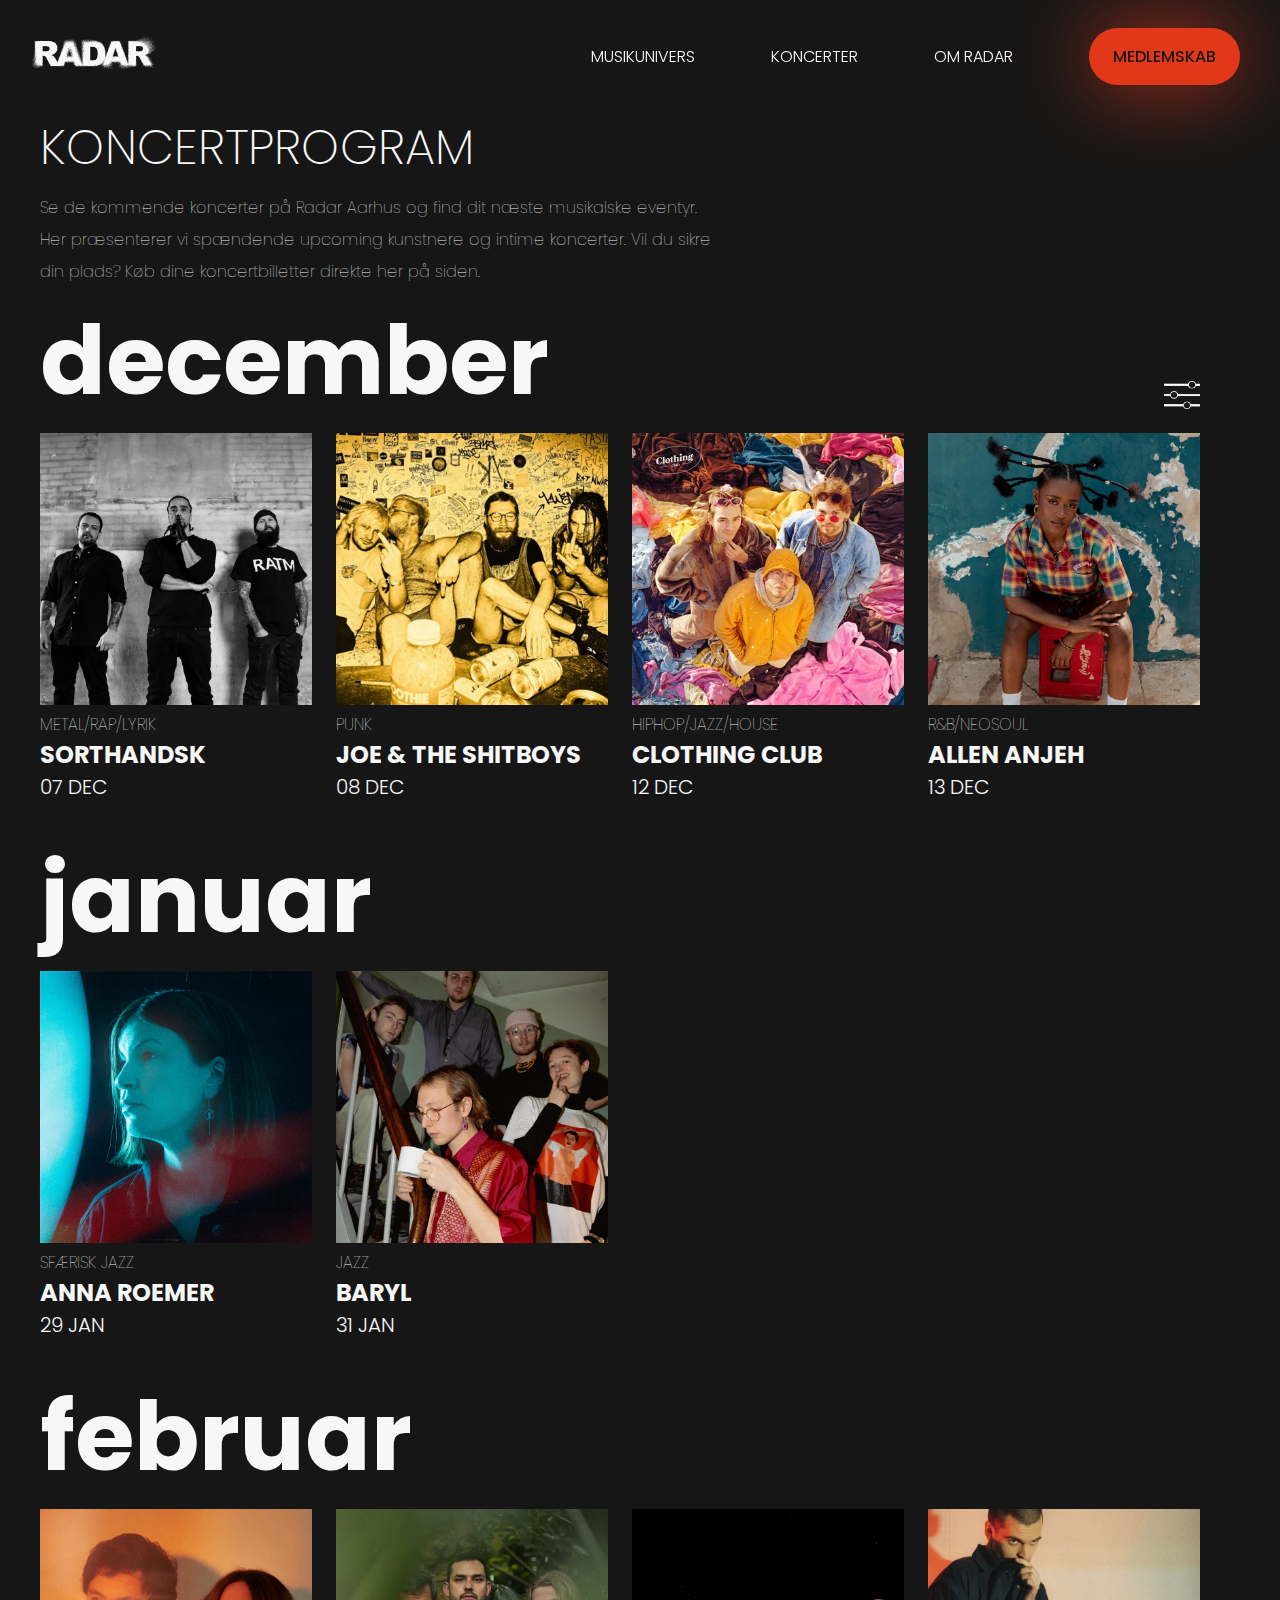
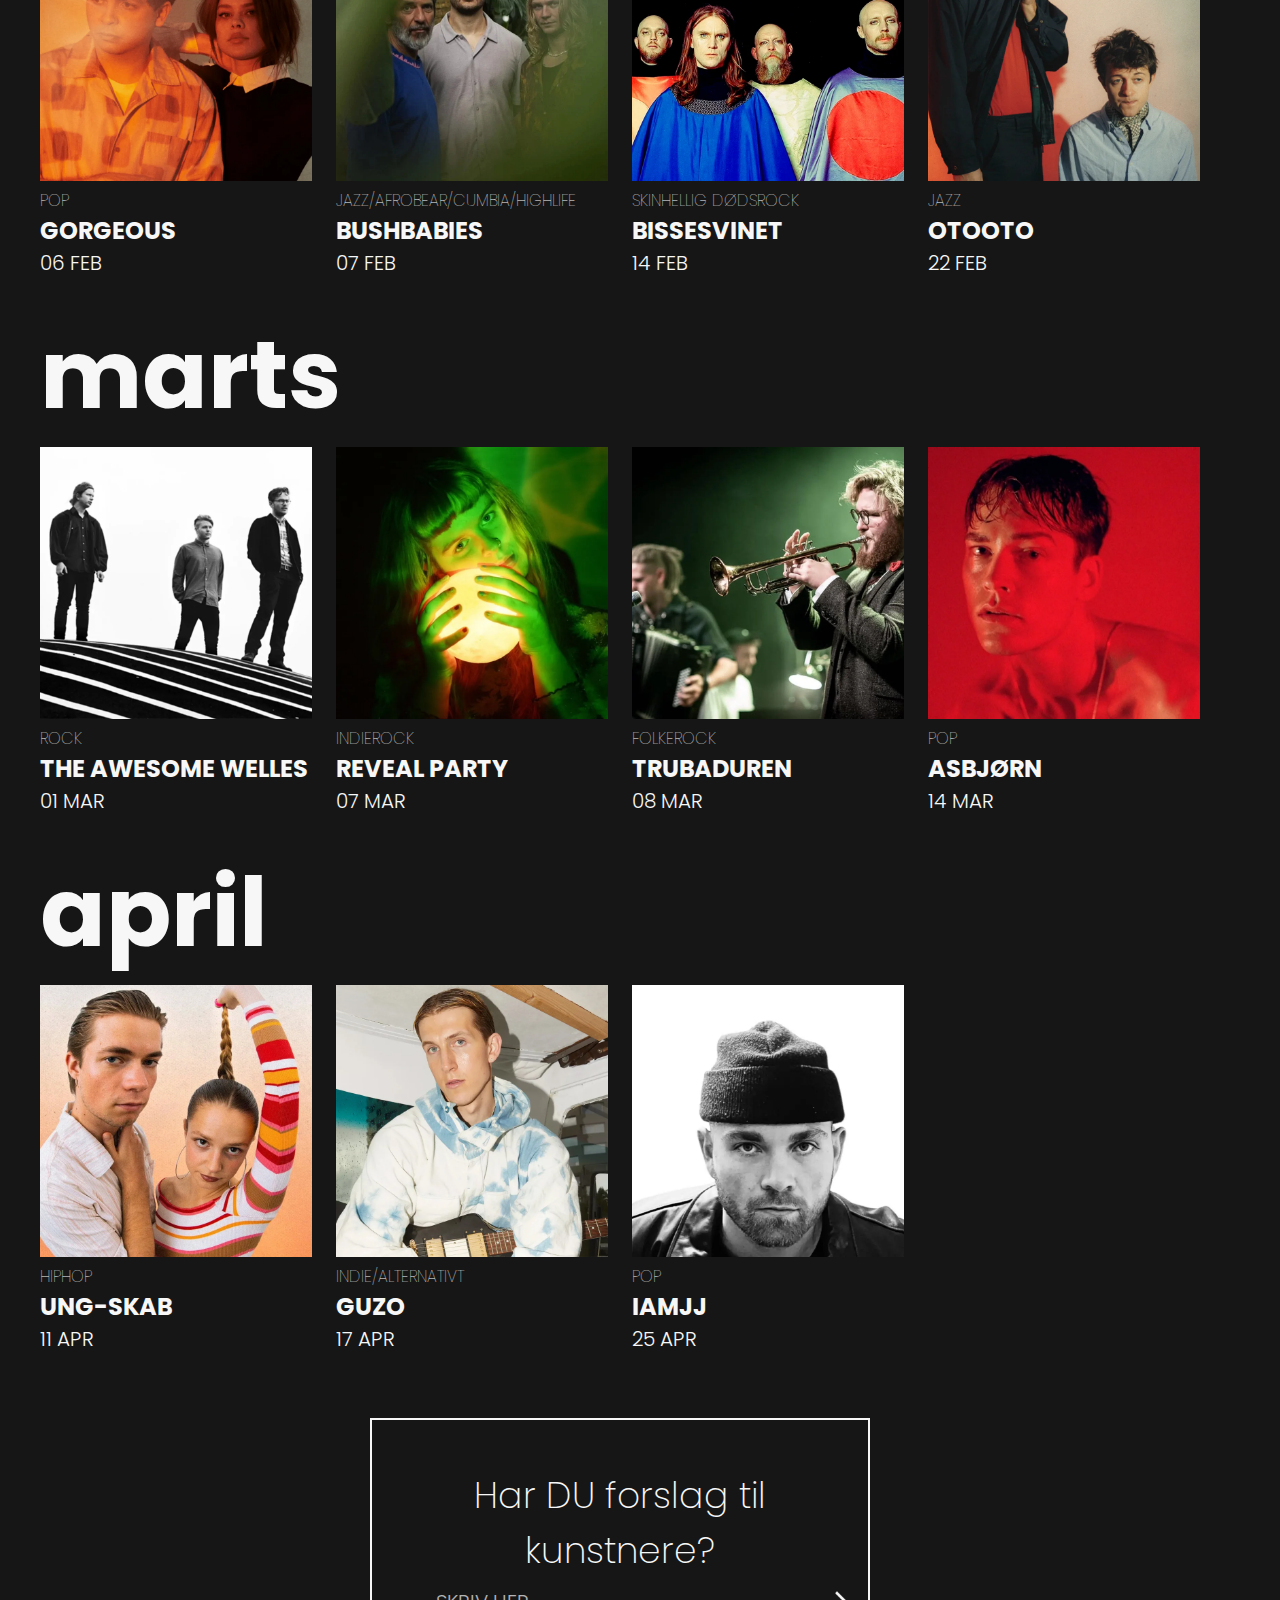
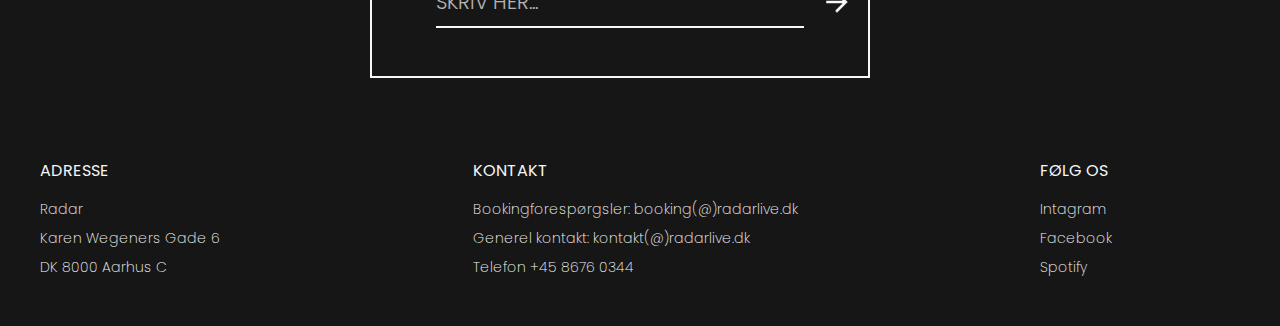
==== koncertprogram.html @ 46ac9f45 "Rettelser af navbar på tværs af siderne" ====
<!DOCTYPE html>
<html lang="da">
<head>
    <meta charset="UTF-8">
    <meta name="viewport" content="width=device-width, initial-scale=1.0">
    <title>Koncertprogram</title>

    <link rel="preconnect" href="https://fonts.googleapis.com">
    <link rel="preconnect" href="https://fonts.gstatic.com" crossorigin>
    <link href="https://fonts.googleapis.com/css2?family=Josefin+Sans:ital,wght@0,100..700;1,100..700&family=Jost:ital,wght@0,100..900;1,100..900&family=Poppins:ital,wght@0,100;0,200;0,300;0,400;0,500;0,600;0,700;0,800;0,900;1,100;1,200;1,300;1,400;1,500;1,600;1,700;1,800;1,900&family=Work+Sans:ital,wght@0,100..900;1,100..900&family=Zilla+Slab:ital,wght@0,300;0,400;0,500;0,600;0,700;1,300;1,400;1,500;1,600;1,700&display=swap" rel="stylesheet">
    <link rel="stylesheet" href="https://cdnjs.cloudflare.com/ajax/libs/font-awesome/6.7.1/css/all.min.css" integrity="sha512-5Hs3dF2AEPkpNAR7UiOHba+lRSJNeM2ECkwxUIxC1Q/FLycGTbNapWXB4tP889k5T5Ju8fs4b1P5z/iB4nMfSQ==" crossorigin="anonymous" referrerpolicy="no-referrer" />


    <link rel="stylesheet" href="css/navbar.css">
    <link rel="stylesheet" href="css/koncertprogram.css">
    <link rel="stylesheet" href="css/footer.css">
</head>

<body>
    <header>
        <nav class="nav-container">
            <article class="nav-logo">
                <a href="index.html"><img src="billeder/logo.webp" alt="Radar logo"></a>
            </article>

            <!-- checkbox-->
            <input type="checkbox" id="sidebar-active">
            <label for="sidebar-active">
                <svg class="open-sidebar-button" xmlns="http://www.w3.org/2000/svg" height="40px" viewBox="0 -960 960 960" width="40px" fill="#f7f7f7"><path d="M120-240v-80h720v80H120Zm0-200v-80h720v80H120Zm0-200v-80h720v80H120Z"/></svg>
            </label>

            <article class="nav-links-container">
                <label for="sidebar-active">
                    <svg class="close-sidebar-button" xmlns="http://www.w3.org/2000/svg" height="40px" viewBox="0 -960 960 960" width="40px" fill="#f7f7f7"><path d="m256-200-56-56 224-224-224-224 56-56 224 224 224-224 56 56-224 224 224 224-56 56-224-224-224 224Z"/></svg>
                </label>

                <ul class="nav-links">
                    <li class="nav-link-item hvid"><a href="#">MUSIKUNIVERS <i class="fa-solid fa-chevron-down"></i></a>
                        <ul class="dropdown-menu">
                            <li class="dropdown-menu-item"><a href="playlister.html">Playlister</a></li>
                            <li class="dropdown-menu-item"><a href="#">Artistprofiler</a></li>
                            <li class="dropdown-menu-item"><a href="#">Podcasts</a></li>
                            <li class="dropdown-menu-item"><a href="#">Oplevelser fra gæster</a></li>
                        </ul>
                    </li>
                    
                    <li class="nav-link-item hvid"><a href="#">KONCERTER <i class="fa-solid fa-chevron-down"></i></a>
                        <ul class="dropdown-menu">
                            <li class="dropdown-menu-item"><a href="koncertprogram.html">Koncertprogram</a></li>
                            <li class="dropdown-menu-item"><a href="#">Tideligere koncerter</a></li>
                        </ul>
                    </li>

                    <li class="nav-link-item hvid"><a href="#">OM RADAR <i class="fa-solid fa-chevron-down"></i></a>
                        <ul class="dropdown-menu">
                            <li class="dropdown-menu-item"><a href="#">Radars betydning</a></li>
                            <li class="dropdown-menu-item"><a href="#">Bliv frivillig</a></li>
                            <li class="dropdown-menu-item"><a href="#">Vores partnere</a></li>
                            <li class="dropdown-menu-item"><a href="#">Find os på</a></li>
                        </ul>
                    </li>
                    <li class="nav-link-item orange-knap"><a href="medlemskab.html">MEDLEMSKAB</a></li>
                </ul>
            </article>
        </nav>
    </header>

    <main>
        <section class="program-header">
            <h1>KONCERTPROGRAM</h1>
            <p>Se de kommende koncerter på Radar Aarhus og find dit næste musikalske eventyr.
            Her præsenterer vi spændende upcoming kunstnere og intime koncerter.
            Vil du sikre din plads? Køb dine koncertbilletter direkte her på siden.</p>
        </section>
    
        <section class="month">
            <section class="overskrift-grid">
            <h2 class="month-title">december</h2>
            <article class="icon-box">
                <img src="billeder/koncertprogram/filter.webp" alt="Filter" class="filter-icon">
            </article>
            </section>

            <section class="concert-grid">
                <article class="concert">
                    <img src="billeder/koncertprogram/december/dec-1.webp" alt="Sorthandsk">
                    <aside class="concert-info">
                        <p class="genre">METAL/RAP/LYRIK</p>
                        <h3 class="concert-name">Sorthandsk</h3>
                        <p class="date">07 DEC</p>
                    </aside>
                </article>

                <article class="concert">
                    <img src="billeder/koncertprogram/december/dec-2.webp" alt="Joe & The Shitboys">
                    <aside class="concert-info">
                        <p class="genre">PUNK</p>
                        <h3 class="concert-name">Joe & The Shitboys</h3>
                        <p class="date">08 DEC</p>
                    </aside>
                </article>

                <article class="concert">
                    <img src="billeder/koncertprogram/december/dec-3.webp" alt="Joe & The Shitboys">
                    <aside class="concert-info">
                        <p class="genre">HIPHOP/JAZZ/HOUSE</p>
                        <h3 class="concert-name">Clothing Club</h3>
                        <p class="date">12 DEC</p>
                    </aside>
                </article>

                <article class="concert">
                    <img src="billeder/koncertprogram/december/dec-4.webp" alt="Allen Anjeh">
                    <aside class="concert-info">
                        <p class="genre">R&B/NEOSOUL</p>
                        <h3 class="concert-name">Allen Anjeh</h3>
                        <p class="date">13 DEC</p>
                    </aside>
                </article>
            </section>
        </section>
    

        <section class="month">
            <h2 class="month-title space">januar</h2>
            <section class="concert-grid">
                <article class="concert">
                    <img src="billeder/koncertprogram/januar/jan-1.webp" alt="Anna Roemer">
                    <aside class="concert-info">
                        <p class="genre">SFÆRISK JAZZ</p>
                        <h3 class="concert-name">Anna Roemer</h3>
                        <p class="date">29 JAN</p>
                    </aside>
                </article>

                <article class="concert">
                    <img src="billeder/koncertprogram/januar/jan-2.webp" alt="Baryl">
                    <aside class="concert-info">
                        <p class="genre">JAZZ</p>
                        <h3 class="concert-name">Baryl</h3>
                        <p class="date">31 JAN</p>
                    </aside>
                </article>
            </section>
        </section> 
        

        <section class="month">
            <h2 class="month-title space">februar</h2>
            <section class="concert-grid">
                <article class="concert">
                    <img src="billeder/koncertprogram/februar/feb-1.webp" alt="Gorgeous">
                    <aside class="concert-info">
                        <p class="genre">POP</p>
                        <h3 class="concert-name">Gorgeous</h3>
                        <p class="date">06 FEB</p>
                    </aside>
                </article>

                <article class="concert">
                    <img src="billeder/koncertprogram/februar/feb-2.webp" alt="Bushbabies">
                    <aside class="concert-info">
                        <p class="genre text-wrapper">JAZZ/AFROBEAR/CUMBIA/HIGHLIFE</p>
                        <h3 class="concert-name">Bushbabies</h3>
                        <p class="date">07 FEB</p>
                    </aside>
                </article>

                <article class="concert">
                    <img src="billeder/koncertprogram/februar/feb-3.webp" alt="Bissesvinet">
                    <aside class="concert-info">
                        <p class="genre">SKINHELLIG DØDSROCK</p>
                        <h3 class="concert-name">Bissesvinet</h3>
                        <p class="date">14 FEB</p>
                    </aside>
                </article>

                <article class="concert">
                    <img src="billeder/koncertprogram/februar/feb-4.webp" alt="OTOOTO">
                    <aside class="concert-info">
                        <p class="genre">JAZZ</p>
                        <h3 class="concert-name">OTOOTO</h3>
                        <p class="date">22 FEB</p>
                    </aside>
                </article>
            </section>
        </section> 

        <section class="month">
            <h2 class="month-title space">marts</h2>
            <section class="concert-grid">
                <article class="concert">
                    <img src="billeder/koncertprogram/marts/mar-1.webp" alt="The awesome welles">
                    <aside class="concert-info">
                        <p class="genre">ROCK</p>
                        <h3 class="concert-name">The awesome welles</h3>
                        <p class="date">01 MAR</p>
                    </aside>
                </article>

                <article class="concert">
                    <img src="billeder/koncertprogram/marts/mar-2.webp" alt="Reveal party">
                    <aside class="concert-info">
                        <p class="genre">INDIEROCK</p>
                        <h3 class="concert-name">Reveal Party</h3>
                        <p class="date">07 MAR</p>
                    </aside>
                </article>

                <article class="concert">
                    <img src="billeder/koncertprogram/marts/mar-3.webp" alt="Trubaduren">
                    <aside class="concert-info">
                        <p class="genre">FOLKEROCK</p>
                        <h3 class="concert-name">Trubaduren</h3>
                        <p class="date">08 MAR</p>
                    </aside>
                </article>

                <article class="concert">
                    <img src="billeder/koncertprogram/marts/mar-4.webp" alt="Asbjørn">
                    <aside class="concert-info">
                        <p class="genre">POP</p>
                        <h3 class="concert-name">Asbjørn</h3>
                        <p class="date">14 MAR</p>
                    </aside>
                </article>
            </section>
        </section> 

        <section class="month">
            <h2 class="month-title space">april</h2>
            <section class="concert-grid">
                <article class="concert">
                    <img src="billeder/koncertprogram/april/apr-1.webp" alt="Ung-skab">
                    <aside class="concert-info">
                        <p class="genre">HIPHOP</p>
                        <h3 class="concert-name">Ung-skab</h3>
                        <p class="date">11 APR</p>
                    </aside>
                </article>

                <article class="concert">
                    <img src="billeder/koncertprogram/april/apr-2.webp" alt="Guzo">
                    <aside class="concert-info">
                        <p class="genre">INDIE/ALTERNATIVT</p>
                        <h3 class="concert-name">Guzo</h3>
                        <p class="date">17 APR</p>
                    </aside>
                </article>

                <article class="concert">
                    <img src="billeder/koncertprogram/april/apr-3.webp" alt="IAMJJ">
                    <aside class="concert-info">
                        <p class="genre">POP</p>
                        <h3 class="concert-name">IAMJJ</h3>
                        <p class="date">25 APR</p>
                    </aside>
                </article>
            </section>
        </section> 

        <section class="container-til-boks">
        <article class="suggestions-box">
                <h3 class="forslag-overskrift">Har DU forslag til <br> kunstnere?</h3>
                <form action="mailto:malou.stoustrup@gmail.com" method="post" enctype="text/plain">
                    <aside class="input-container">
                        <input type="text" placeholder="SKRIV HER..." name="suggestion">
                        <button type="submit">
                            <img class="pil" src="billeder/arrow.webp" alt="Send">
                        </button>
                    </aside>
                </form>
            </article>
        </section>

    </main>
        <footer>
            <article class="adresse">
                <h4>ADRESSE</h4>
                <ul>
                    <li>Radar</li>
                    <li>Karen Wegeners Gade 6</li>
                    <li>DK 8000 Aarhus C</li>
                </ul>
            </article>
    
            <article class="kontakt">
                <h4>KONTAKT</h4>
                <ul>
                    <li>Bookingforespørgsler: booking(@)radarlive.dk</li>
                    <li>Generel kontakt: kontakt(@)radarlive.dk</li>
                    <li>Telefon +45 8676 0344</li>
                </ul>
            </article>
    
            <article class="følg-os">
                <h4>FØLG OS</h4>
                <ul>
                    <li><a href="https://www.instagram.com/radarlive/" target="_blank" rel="noopener noreferrer">Intagram</a></li>
                    <li><a href="https://www.facebook.com/radarlive" target="_blank" rel="noopener noreferrer">Facebook</a></li>
                    <li><a href="https://open.spotify.com/user/radarlive" target="_blank" rel="noopener noreferrer">Spotify</a></li>
                </ul>
            </article>
        </footer>
</body>
</html>
---- css/navbar.css ----
* {
    margin: 0;
    padding: 0;
    box-sizing: border-box;
}

:root {
    --primary-color:#161616;
    --secondary-color: #f7f7f7;
    --contrast-color: #E1381A;
}


body{
    width: 100vw;
    color: var(--secondary-color);
    font-family: Poppins;
}

.nav-container {
    position: fixed;
    width: 100%;
    display: flex;
    justify-content: space-between;
    align-items: center;
    padding-left: 1rem;
    padding-right: 1rem;
}

.nav-links-container {
    padding: 16px 0;
    height: 100%;
    width:100%;
    display: flex;
    flex-direction: column;
    align-items: flex-end;
}

.nav-container .nav-links-container .nav-links a {
    height: 100%;
    display: flex;
    align-items: center;

}

#sidebar-active {
    display: none;
}

.open-sidebar-button, .close-sidebar-button {
    display: none;
}

.nav-logo {
    width: 170px;
    padding: 1rem 0;
}

.nav-logo img {
    width: 100%;
    object-fit: cover;
}

.nav-links {
    list-style: none;
}
.nav-links > .nav-link-item {
    display: inline-block;
    margin: 0 24px;
    position: relative;
}
.nav-links > .nav-link-item > a {
    text-decoration: none;
    display: flex;
    padding: 16px 0;
    transition: 0.3s ease;
    align-items: center;
}

.hvid > a {
    color: var(--secondary-color);
    font-weight: 300;
}

.nav-links > .nav-link-item:hover > a {
    font-weight: 600;
}

.nav-link-item > a > .fa-chevron-down {
    display: inline-block;
    height: 16px;
    width: 16px;
    margin-left: 8px;
    transition: 0.3s ease;
    pointer-events: none;
    color:var(--secondary-color);
}

.nav-link-item:hover > a > .fa-chevron-down {
    transform:rotate(-180deg);
}

.nav-links > .nav-link-item > .dropdown-menu { 
    width: 200px;
    position: absolute;
    top: 80%;
    left: -16px;
    border-radius: 10px;
    overflow: hidden;
    background-color: #161616aa; /* Semi-transparent sort */
    backdrop-filter: blur(8px);
    transform: translateY(0);
    transition: 0.5s ease;
    visibility: hidden;
    opacity: 0;

}

.nav-links > .nav-link-item:hover > .dropdown-menu { 
    visibility: visible;
    opacity: 1;
}

.nav-links > .nav-link-item > .dropdown-menu > .dropdown-menu-item { 
    list-style: none;

}

.nav-links > .nav-link-item > .dropdown-menu > .dropdown-menu-item > a { 
   text-decoration: none;
   display: block;
   color: var(--secondary-color);
   font-weight: 100;
   transition: 0.5s ease;
   padding: 16px;

}

.nav-links > .nav-link-item > .dropdown-menu > .dropdown-menu-item > a:hover { 
    font-weight: 600;
}

.orange-knap {
    background: var(--contrast-color);
    border-radius: 2.8rem;
    padding: 0rem 1.5rem;
    mix-blend-mode: normal;
    filter: drop-shadow(0 0 43px #e1381ad9);
}

.orange-knap a {
    color: var(--primary-color);
    font-weight: 500;
}

@media(max-width: 480px) {
    .nav-logo {
        width: 120px;
        padding: 1rem 0;
    }

    .nav-container {
        padding-left: 0.5rem;
        padding-right: 0.5rem;
    }
}


@media(max-width:991px) {
    

    .nav-container .nav-links-container {
        flex-direction: column; /* Sørg for at punkterne er lodret arrangeret */
        align-items: flex-start; /* Juster punkterne til højre */
        padding: 1rem; /* Giv lidt padding for spacing */
        background-color: #161616d1(--primary-color);
        backdrop-filter: blur(20px);
        

        position: fixed;
        top: 0; 
        right: -100%;
        z-index: 10;
        width: 300px;

        transition: 0.5s ease-out;
    }

    .nav-container .nav-links-container .nav-links a {
        box-sizing: border-box;
        height: auto;
        width: 100%;
        padding: 20px 0;
    }

    .open-sidebar-button, .close-sidebar-button {
        margin: 20px;
        display: block;
    }

    #sidebar-active:checked ~ .nav-links-container {
        right: 0;
    }

    .nav-container > .nav-links-container > .nav-links > .nav-link-item {
        width:100%;
        
    }

    .nav-container > .nav-links-container > .nav-links > .nav-link-item > .dropdown-menu {
        max-height: 0;
        position: relative;
        width:100%;
        overflow: hidden;
        transition: 0.7s ease;
        background-color:transparent;
    }

    .nav-container > .nav-links-container .nav-links > .nav-link-item:hover > .dropdown-menu {
        max-height: 250px;
        
    }
    
    .orange-knap {
        background: none;
        border-radius: 0;
        padding: 0;
    }
    .orange-knap a {
        color: var(--secondary-color);
    }

    .nav-logo img {
        width: 90%;
        object-fit: cover;
    }

}
---- css/koncertprogram.css ----
* {
    margin:0;
    padding: 0;
    box-sizing: border-box;
    scroll-behavior: smooth;
    font-family: "Poppins";
}

:root {
    --primary-color:#161616;
    --secondary-color: #f7f7f7;
    --contrast-color: #E1381A;
}

body {
    background-color: var(--primary-color);
}

main {
    margin-left: 2.5rem;
    margin-right: 5rem;
    margin-bottom: 1rem;
    padding-top: 7rem;
}

/* intro */

h1 {
    font-size: 3rem;
    font-weight: 200;
}

.program-header p {
    max-width: 42rem;
    line-height: 2rem;
    font-weight: 100;
    padding-top: 0.5rem;
    font-size: 1rem;
}
/* Overskrift-grid */

.overskrift-grid {
        display: grid;
        grid-template-columns: 1.5fr 0.5fr; 
        gap: 3rem;
        justify-content: space-between;
    }

.filter-icon {
    width: 2.25rem;
    height: 1.75rem;
    margin-bottom: 1.5rem;
}

.icon-box {
    display: flex;
    justify-content: flex-end;
    align-items: flex-end;
}

h2 {
    font-size: 6rem;
}

/* koncert grid */

.concert img {
        width: 100%;
        height: auto;
        object-fit: cover; /* Sørger for, at billeder beskæres og fylder pladsen */
}

.concert-grid {
    display: grid;
    grid-template-columns: repeat(4, minmax(0, 1fr));
    gap: 1.5rem;
}

.space {
    padding-top: 1.5rem;
}

.concert {
    transition: transform 0.3s ease;
}

.concert:hover {
    transform: scale(1.05); /* Forstørrer boksen med 10% */
}

/*koncert info*/

.genre {
    font-weight: 100;
}

.concert-name {
text-transform: uppercase;
font-size: 1.5rem;
}

.date {
    font-size: 1.25rem;
    font-weight: 300;

}
.text-wrapper {
    word-wrap: break-word; /* Bryder ord */
    overflow-wrap: break-word;
}

/*box til forslag*/

.container-til-boks {
    display: flex;
    justify-content: center;

}
.suggestions-box {
    margin: 4rem 0;
    padding: 3rem 4rem;
    text-align: center; 
    border: 2px solid var(--secondary-color);
    max-width: 500px; /* Gør boksen ikke for bred */
    color: var(--secondary-color); 
}

.input-container {
    display: flex;
    align-items: center;
    border-bottom: 2px solid var(--secondary-color); /* Understregning */
    padding: 0.5rem 0;
}

.pil {
    width: 2rem;
    height: 2rem;
}

.input-container input {
    flex:1;
    border: none;
    background: none;
    color: var(--secondary-color); 
    font-size: 1.25rem;
    font-weight: 300;
}

.input-container input::placeholder {
    color: var(--secondary-color); /* Placeholder farve */
    opacity: 0.7;
}

.input-container button {
    border: none;
    background: none;
    cursor: pointer;
    display: flex;
    align-items: center;
}

.forslag-overskrift {
    font-size: 2.25rem;
    font-weight: 200;
}


@media (max-width: 600px) {

    main {
        margin-left: 1.5rem;
        margin-right: 1.5rem;
        margin-bottom: 1rem;
        padding-top: 5rem;
    }

    h1 {
        font-size: 2rem;
    }

    /* Overskrift-grid */

    .overskrift-grid {
        display: grid;
        grid-template-columns: 1fr 0.25fr;
        gap: 2rem;
    }

    .filter-icon {
    width: 1.25rem;
    height: 1rem;
    }

    h2 {
        font-size: 2.8rem;
    }

    /* koncert grid */

    .concert img {
        width: 100%;
        height: auto;
    }

    .concert-grid {
        display: grid;
        grid-template-columns: repeat(2, minmax(0, 1fr));
        gap: 1rem;
    }

    .space {
        padding-top: 1.5rem;
    }

    .concert-name {
        font-size: 1.2rem;
    }

    .genre {
        font-size: 0.8rem;
    }

    .date {
        font-size: 1rem;
    }

    /*box til forslag*/

    .suggestions-box {
        padding: 3rem 2.5rem;
    }

    .forslag-overskrift {
        font-size: 1.6rem;
    }

    .input-container input {
        font-size: 1rem;
    }
    
    .pil {
        width: 1.5rem;
        height: 1.5rem;
    }

}

@media (min-width: 600px) and (max-width: 1024px) {
    
    /* koncert grid */

    .concert-grid {
        display: grid;
        grid-template-columns: repeat(3, minmax(0, 1fr));
        gap: 1rem;
    }

    h2 {
        font-size: 4.5rem;
    }

    /* koncert grid */


    .space {
        padding-top: 1.5rem;
    }

    .concert-name {
        font-size: 1.2rem;
    }

    /*box til forslag*/

    .suggestions-box {
        padding: 3rem 2.5rem;
    }

    .forslag-overskrift {
        font-size: 2rem;
    }

    .input-container input {
        font-size: 1.1rem;
    }
    
    .pil {
        width: 1.5rem;
        height: 1.5rem;
    }

}
---- css/footer.css ----
* {
    margin:0;
    padding:0;
    box-sizing: border-box;
}

:root {
    --primary-color:#161616;
    --secondary-color: #f7f7f7;
    --contrast-color: #E1381A;
}

footer {
    display: grid;
    grid-template-areas:
    "venstre midten højre";
    grid-template-columns: 1.5fr 2fr 0.75fr; /* Tre lige store kolonner */
    gap: 2rem; /* Afstand mellem kolonnerne */
    background-color: var(--primary-color); /* Mørk baggrund */
    color: #f7f7f7; /* Lys tekstfarve */
    margin-left: 2.5rem;
    margin-right: 2.5rem;
    margin-bottom: 2.5rem;
}

.adresse {
    grid-area: venstre;
}

.kontakt {
    grid-area: midten;
}

.følg-os {
    grid-area: højre;
}

footer h4 {
    font-size: 16px;
    font-weight: 400;
    margin-bottom: 1rem;
    text-transform: uppercase; /* Gør teksten til store bogstaver */
}

footer ul {
    list-style: none; /* Fjern bullet points */
    padding: 0;
}

footer li {
    font-size: 14px;
    font-weight: 200;
    margin-bottom: 0.5rem;
}

footer a {
    color: #f7f7f7;
    text-decoration: none; /* Fjern understregning */
    transition: color 0.3s ease;
}

footer a:hover {
    color: #E1381A; /* Accentfarve ved hover */
}


@media (max-width: 600px) {
    footer {
        margin: 1.5rem;
        grid-template-columns: 1fr; /* Skift til én kolonne */
        grid-template-areas: 
            "venstre"
            "midten"
            "højre"; /* Definer områder i én kolonne */
    }

    footer h4 {
        font-size: 14px;
    }

    footer li {
        font-size: 12px;
    }

}

@media (min-width: 600px) and (max-width: 1024px) {
    footer {
        margin-left: 2.5rem;
        margin-right: 2.5rem;
        margin-bottom: 2.5rem;
    }
}
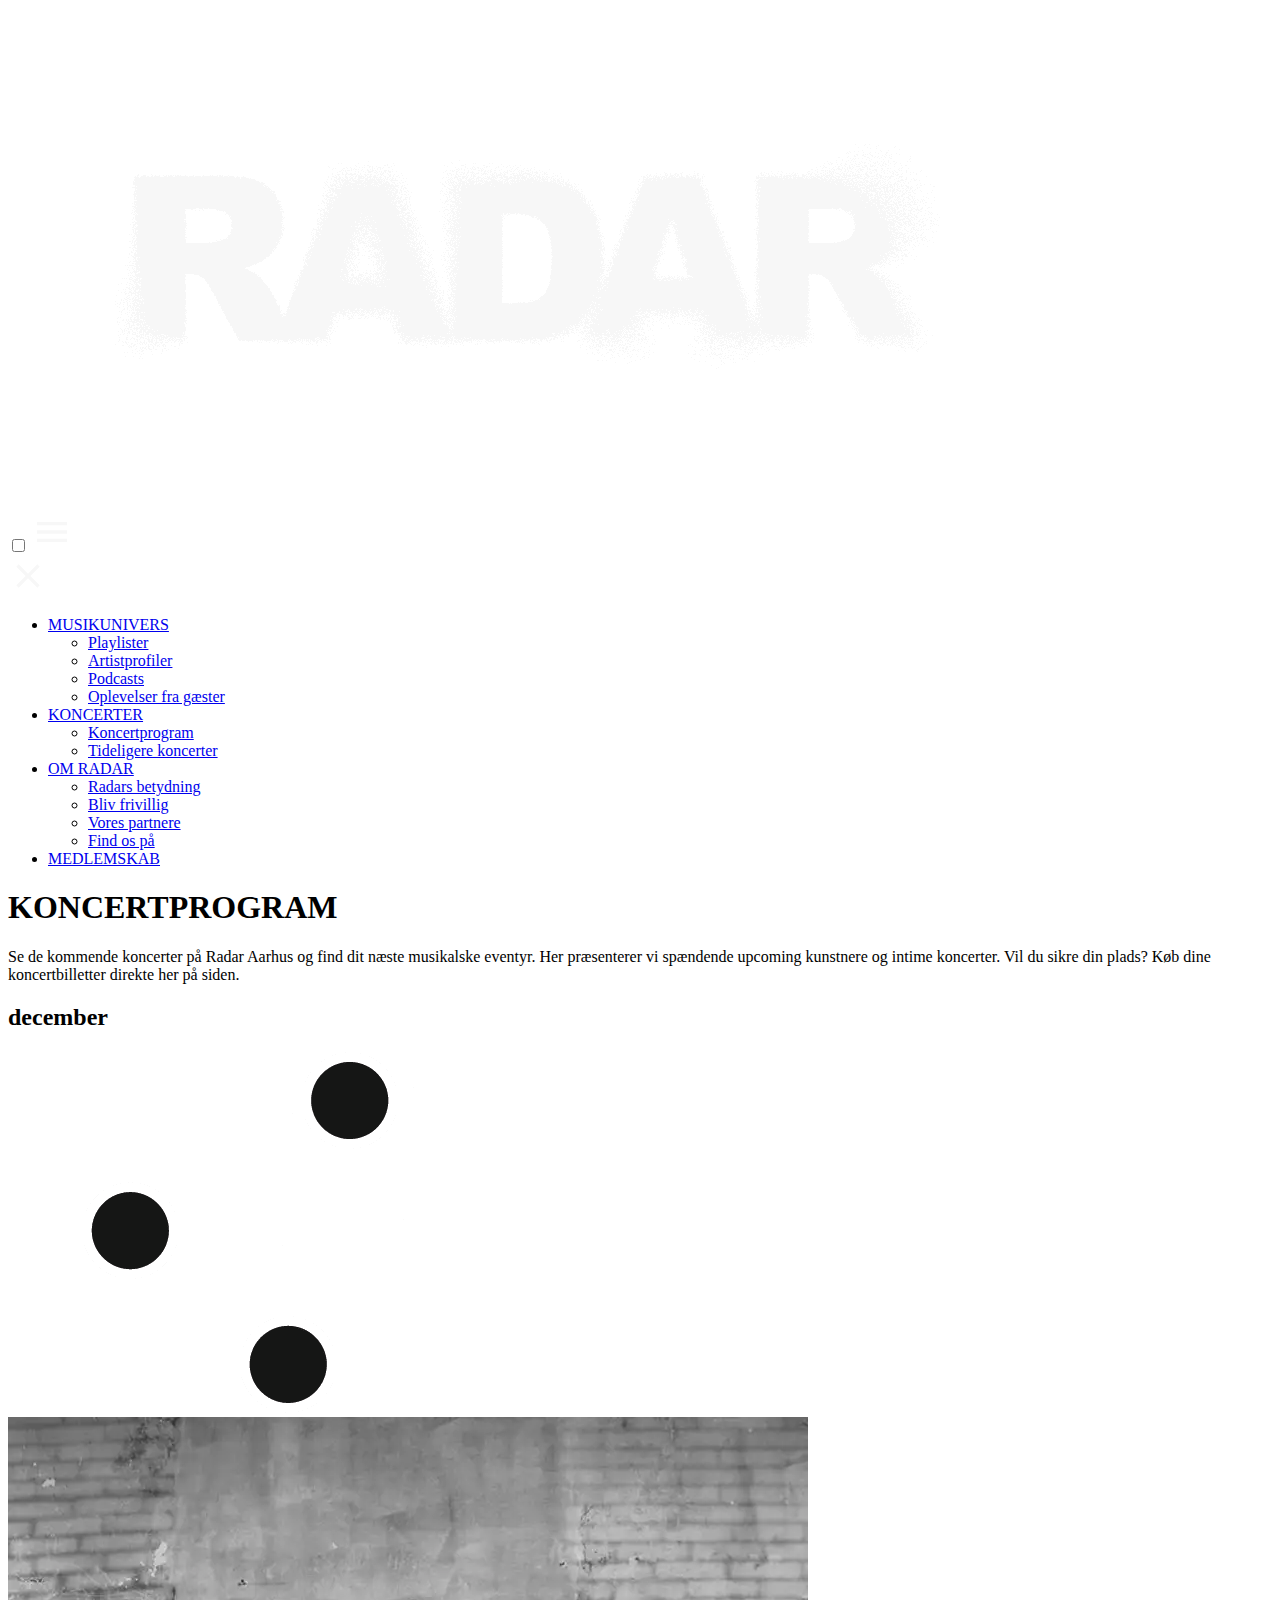
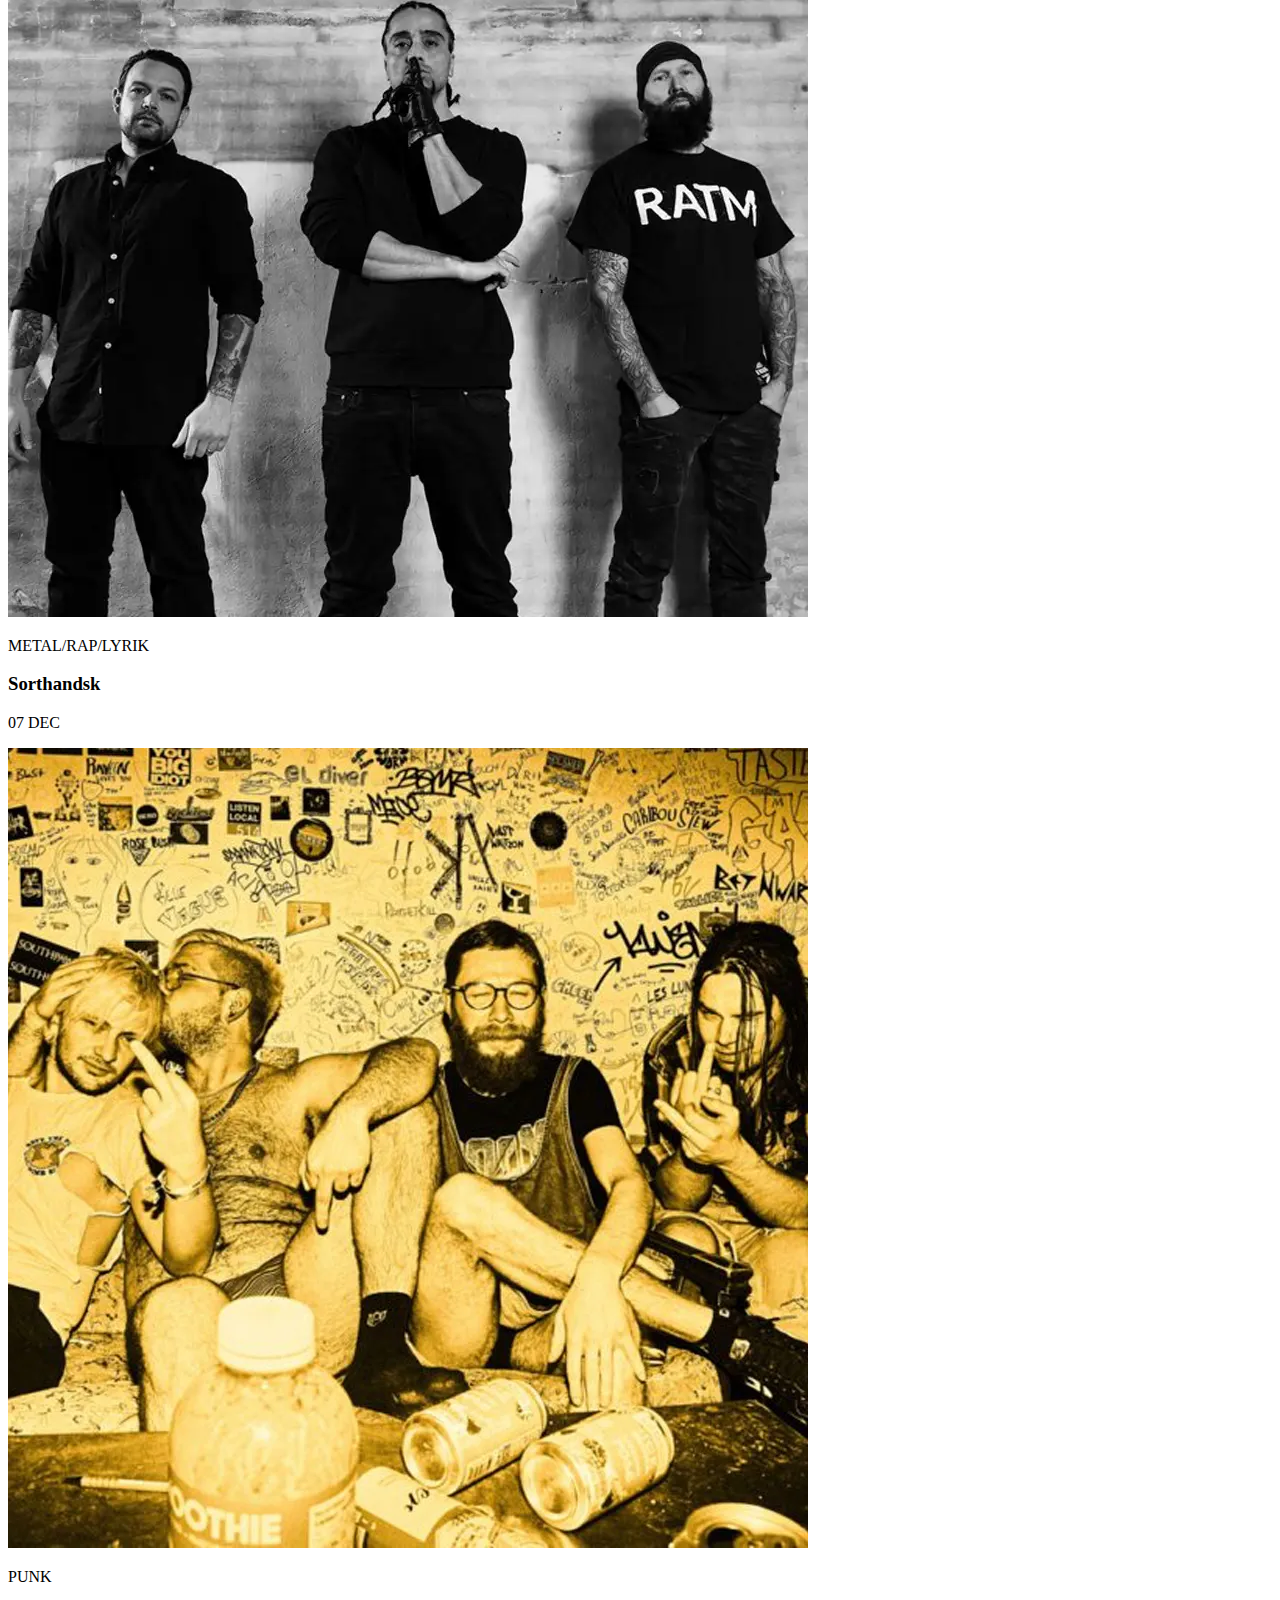
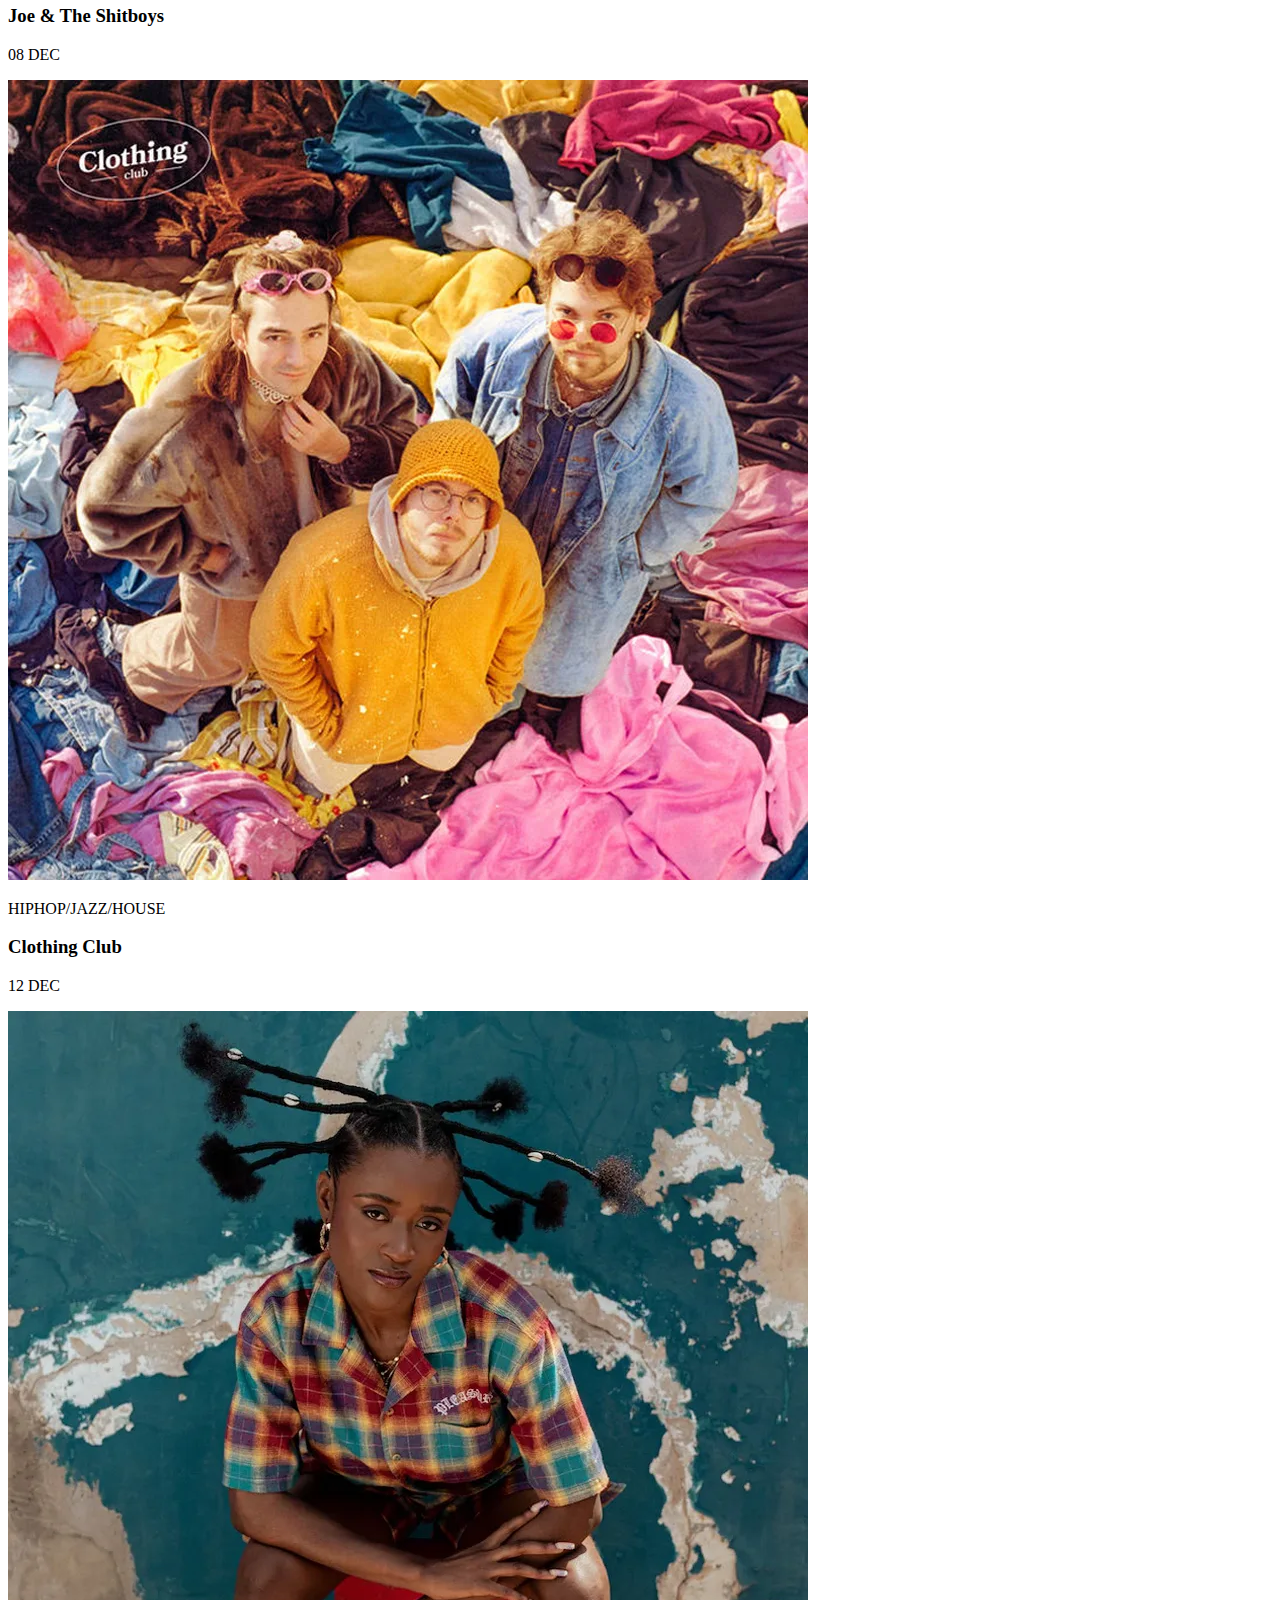
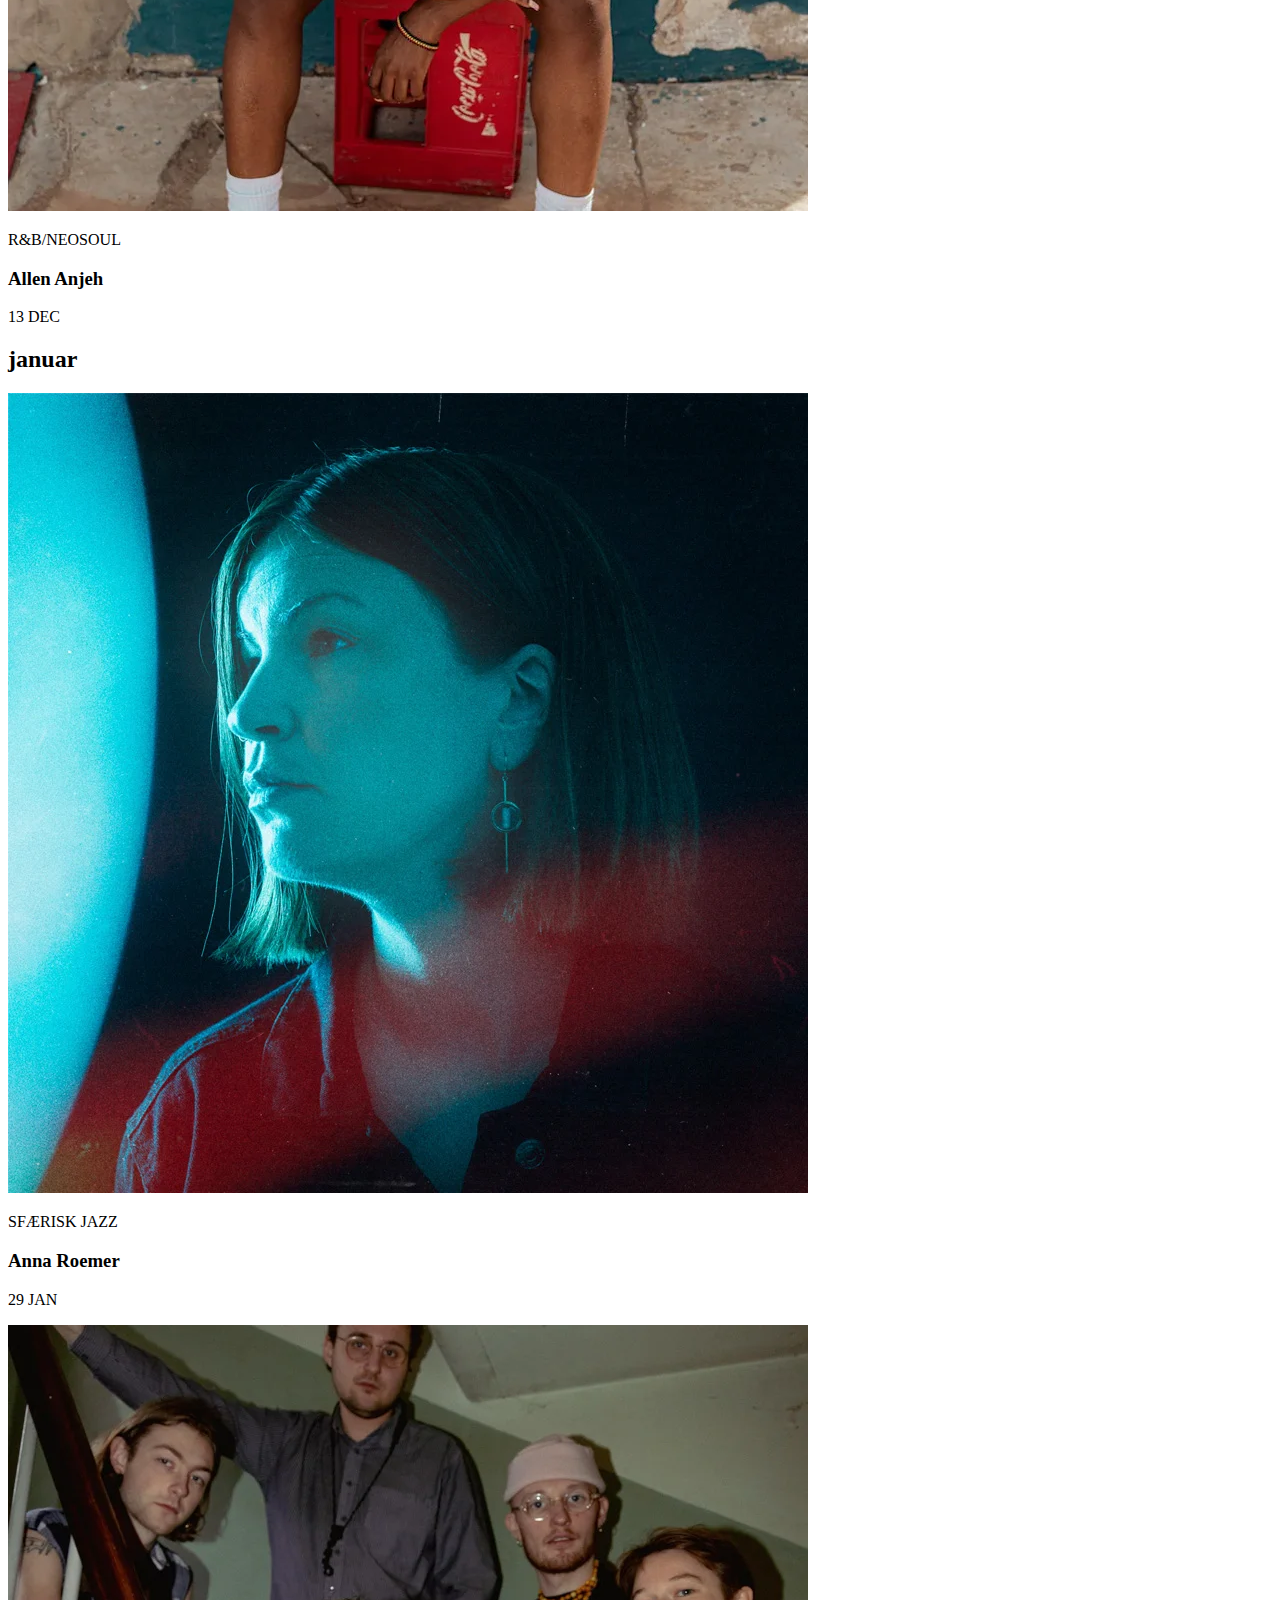
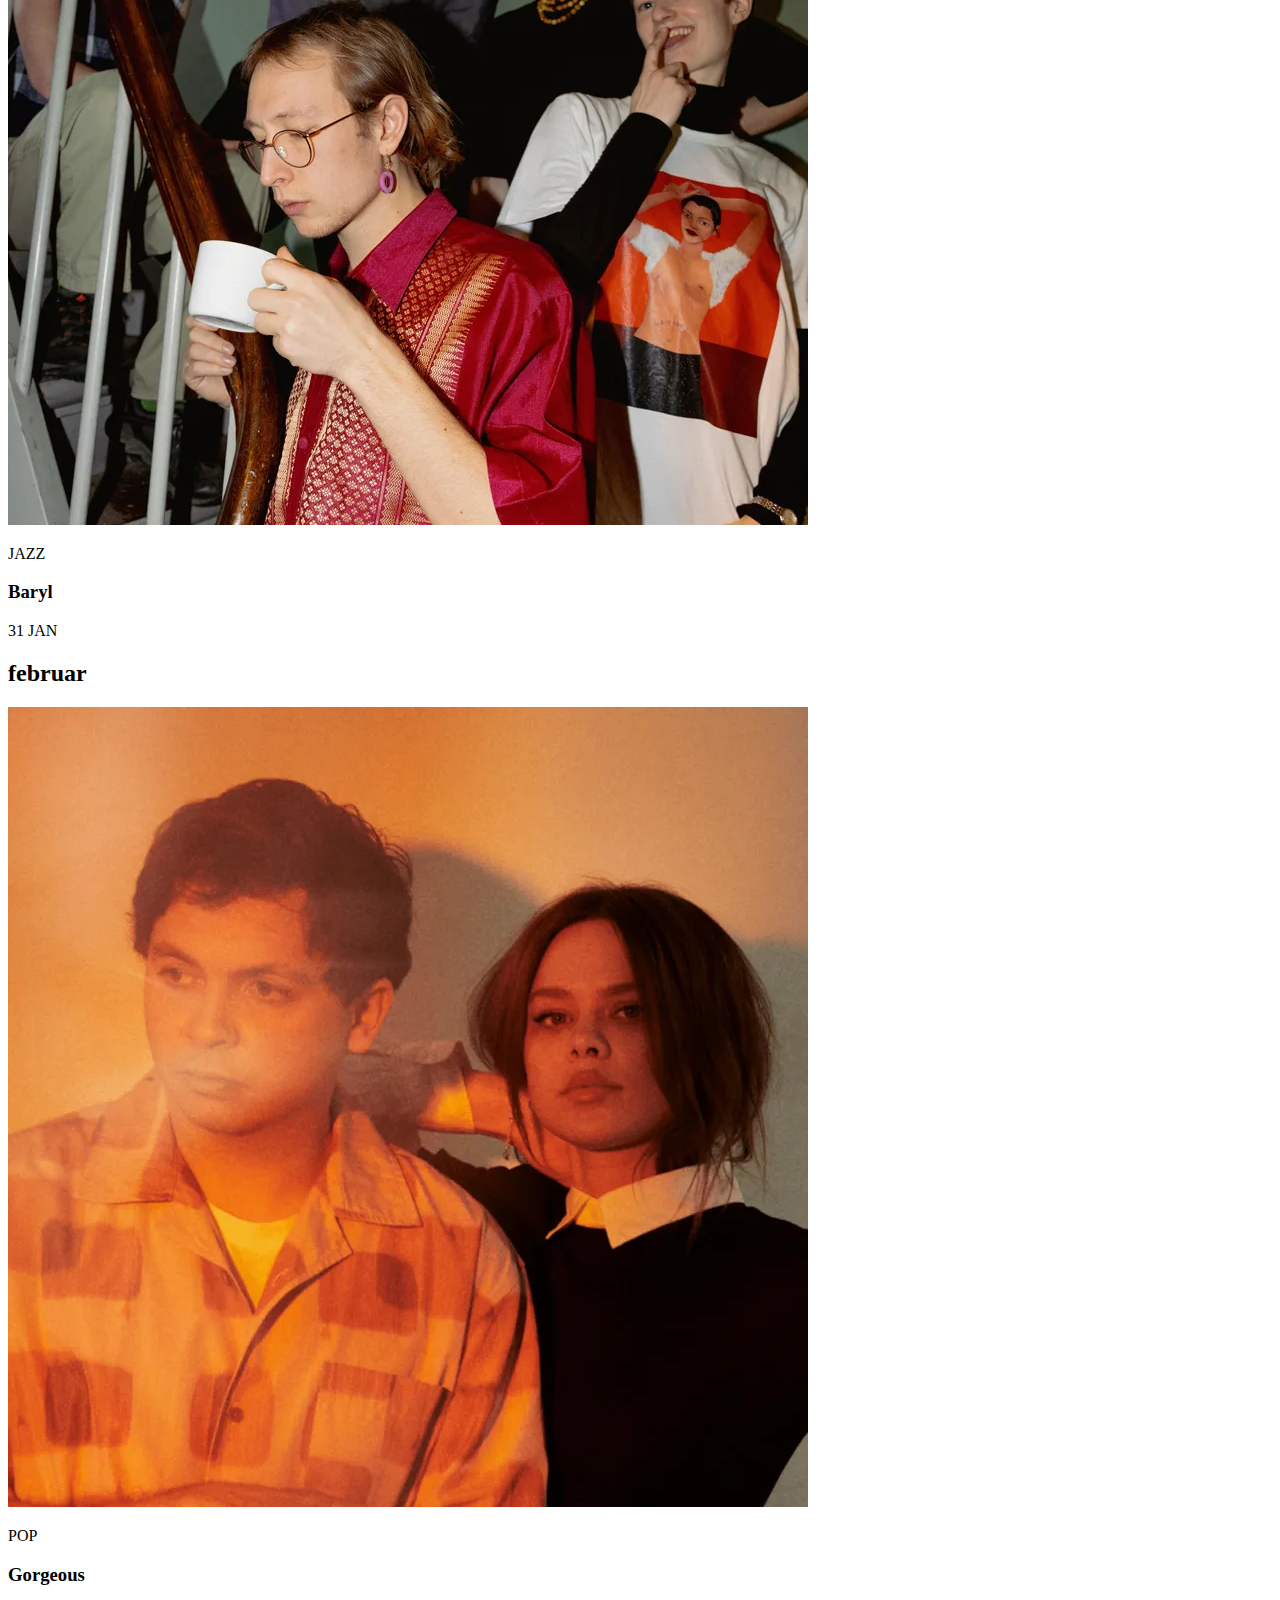
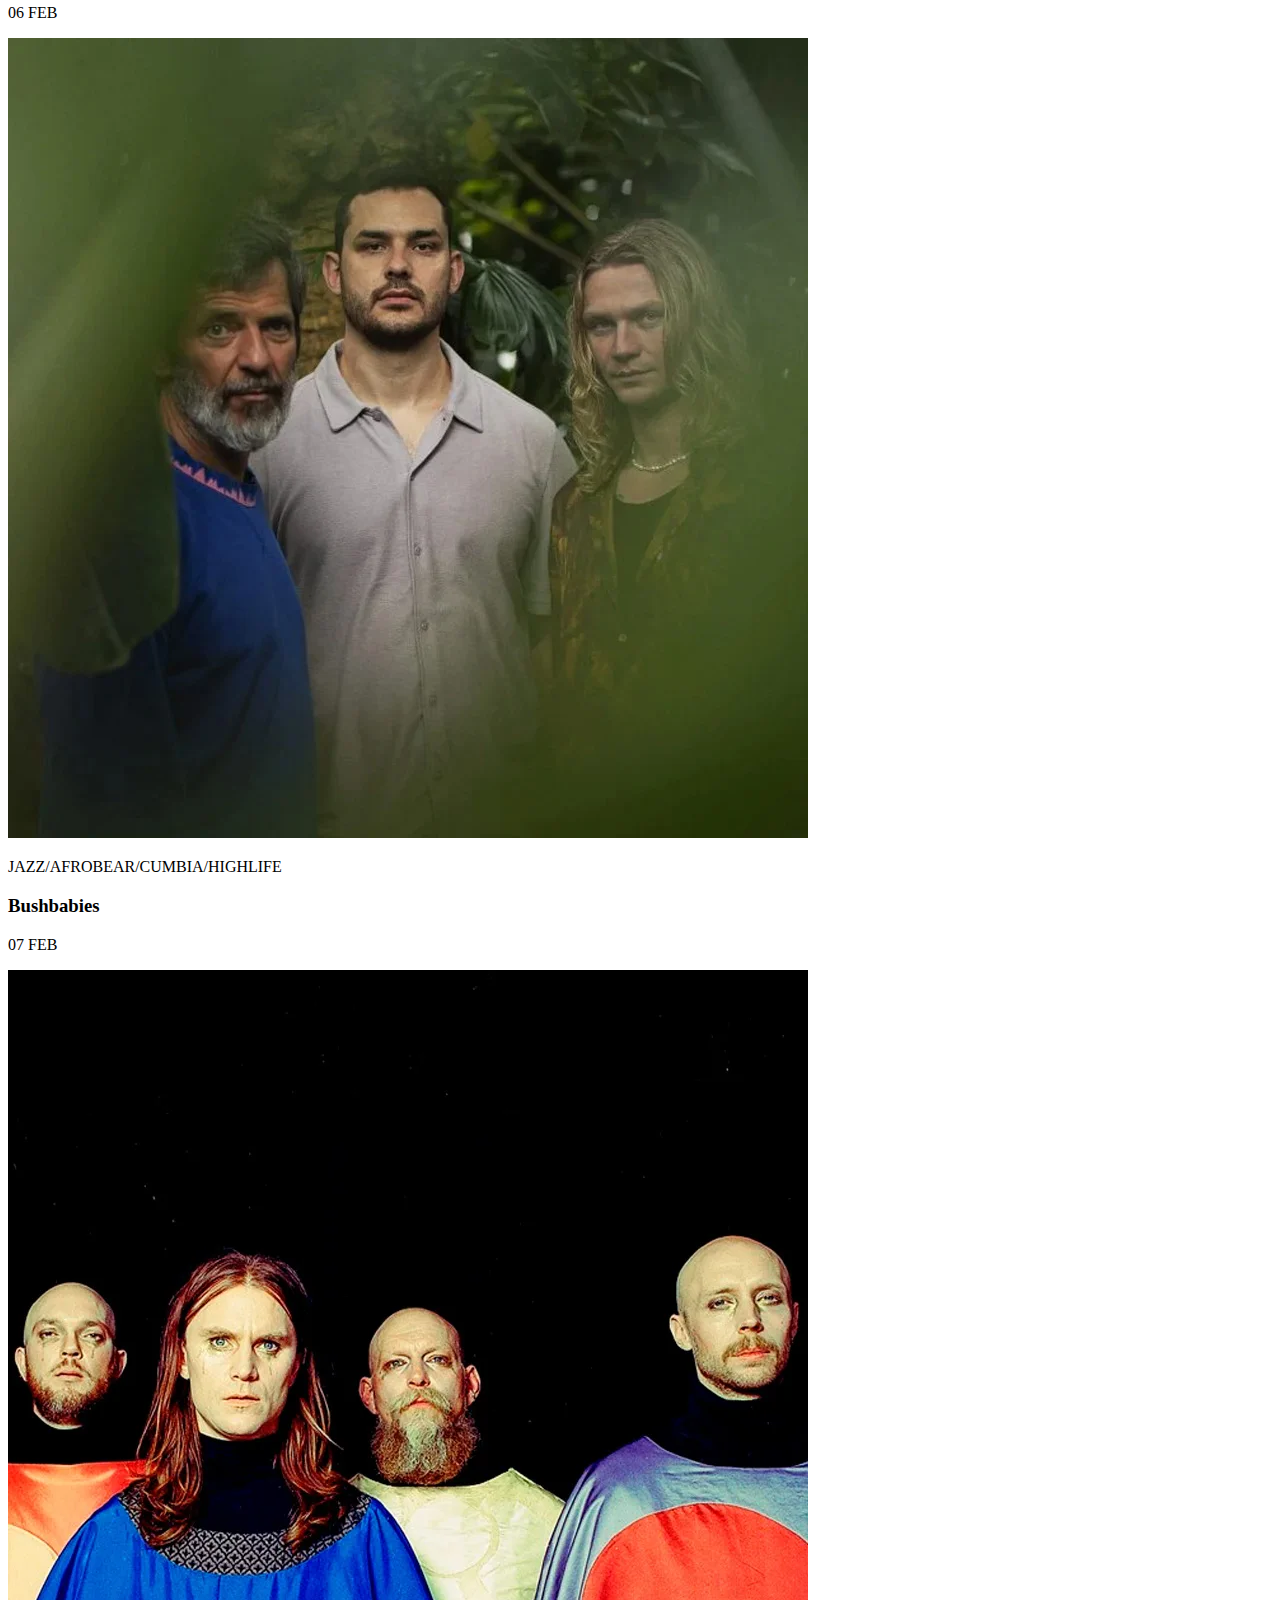
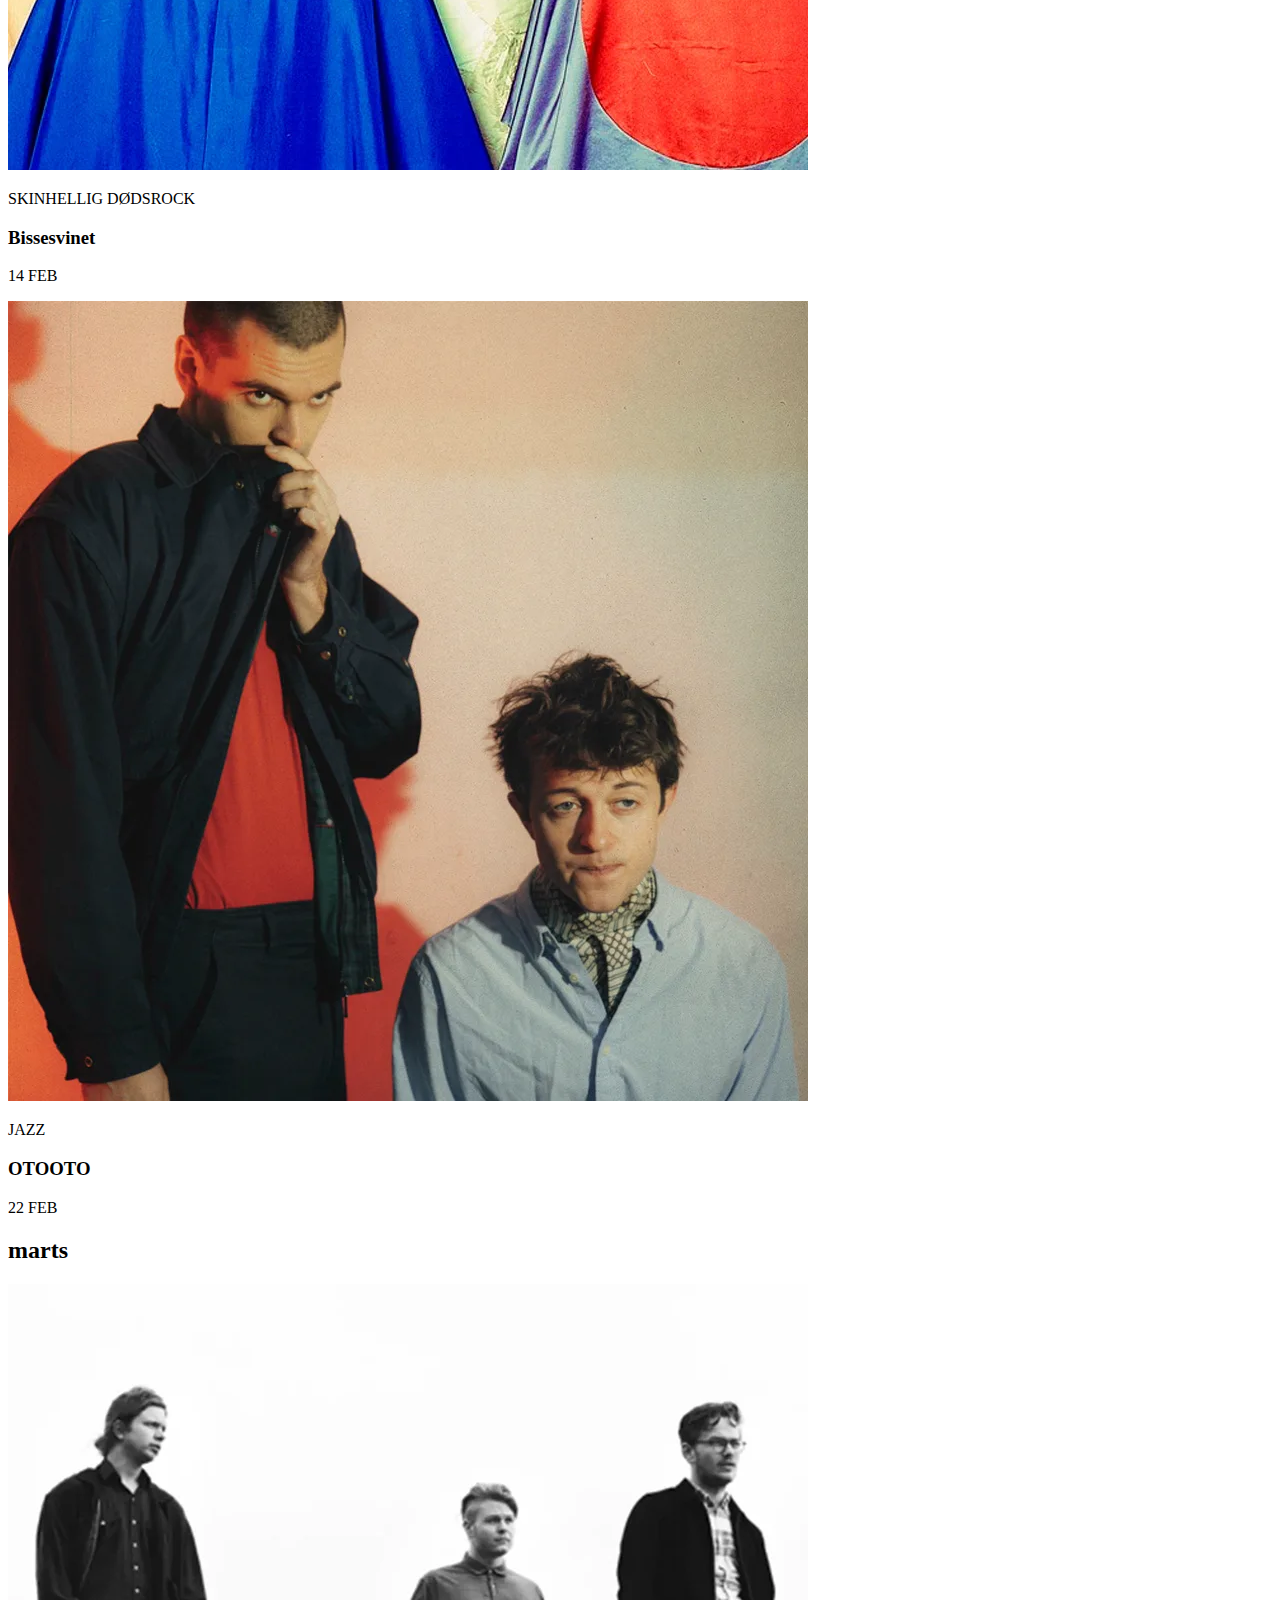
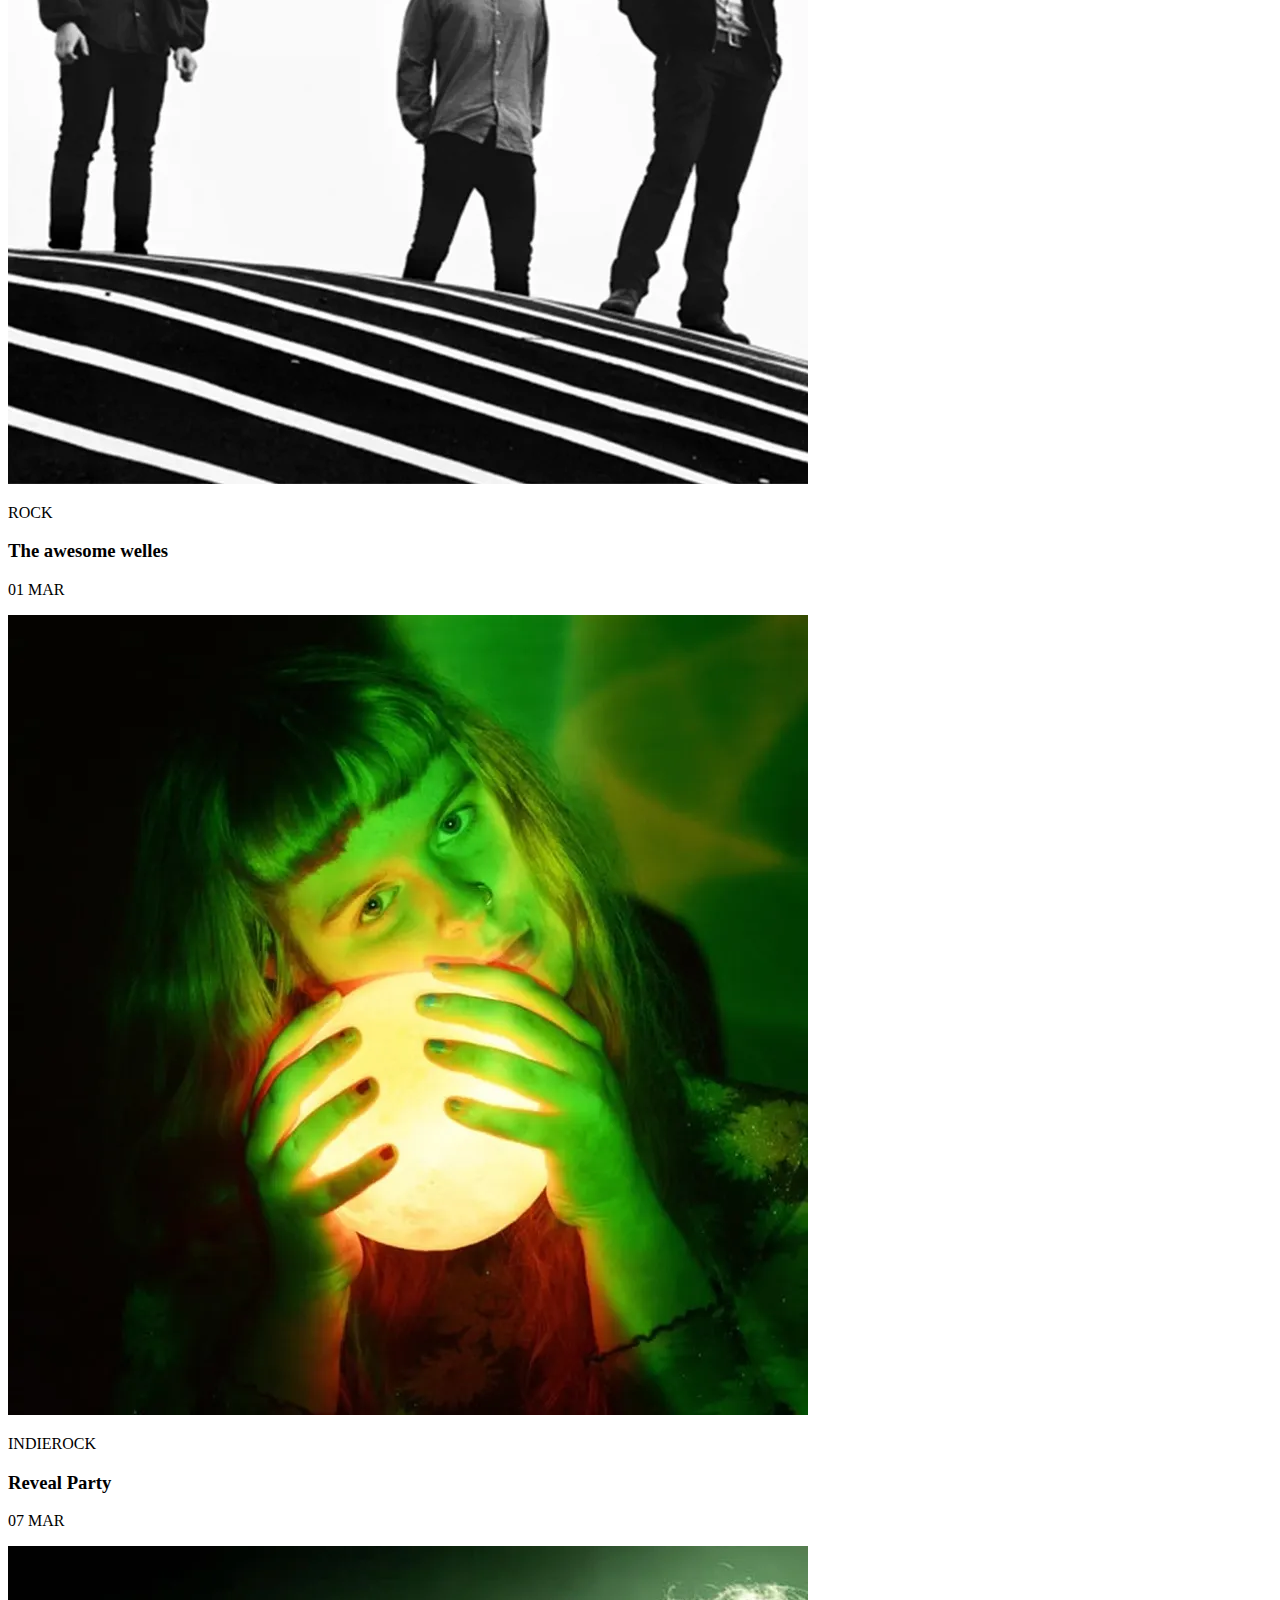
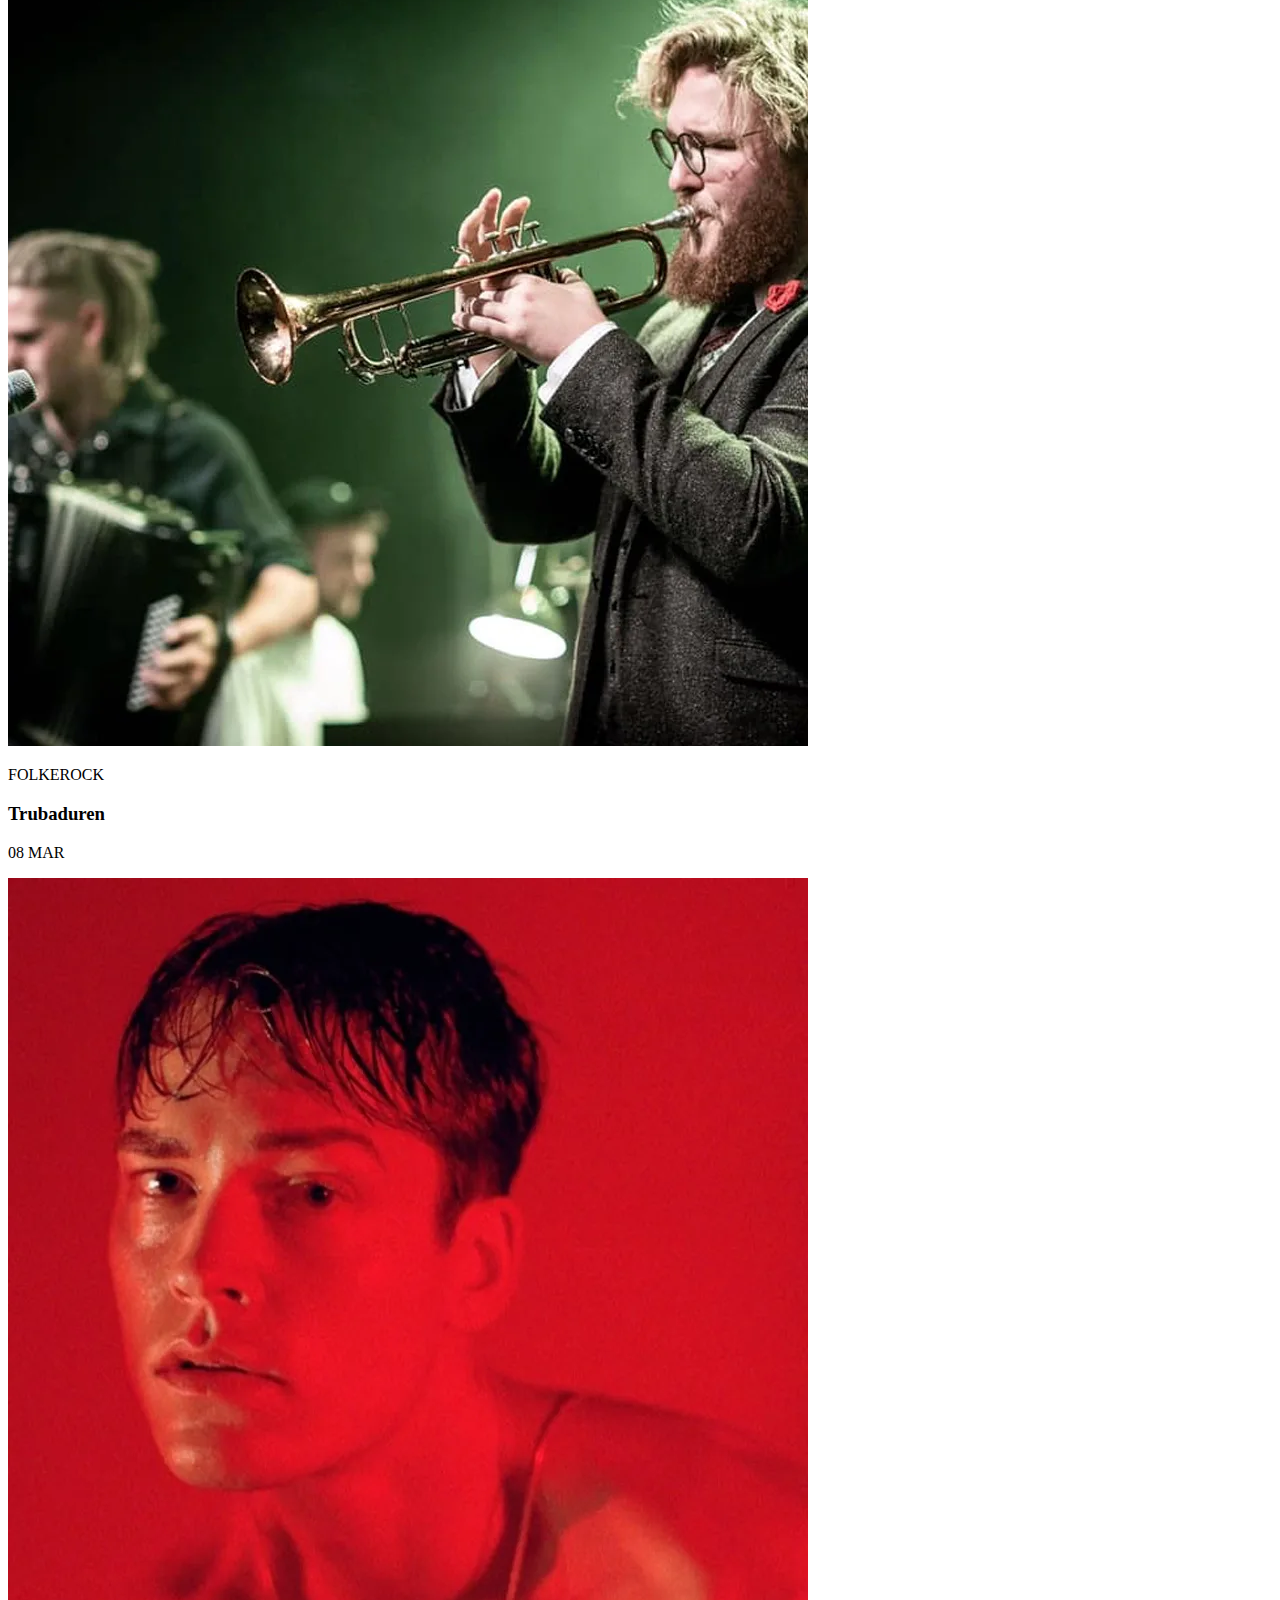
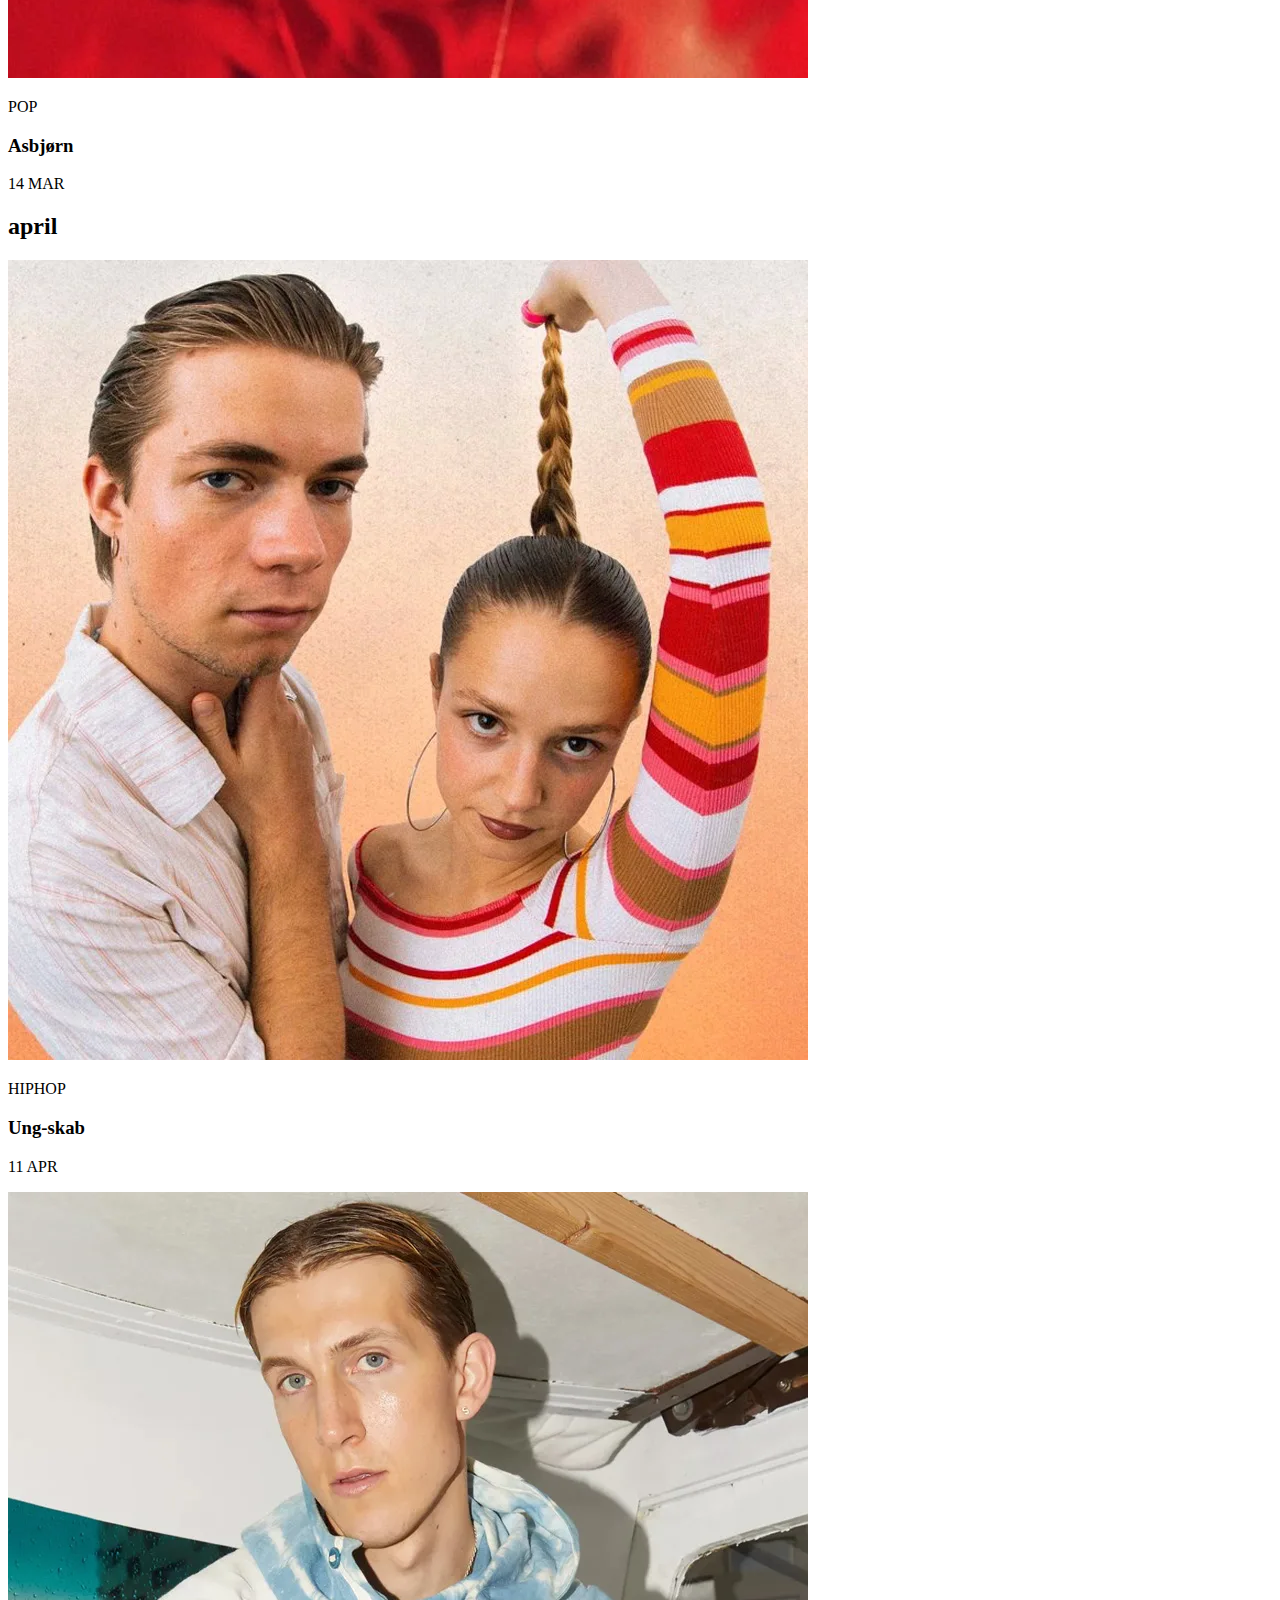
==== commit 7280c4c4: "media" ====
--- a/koncertprogram.html
+++ b/koncertprogram.html
@@ -3,17 +3,23 @@
 <head>
     <meta charset="UTF-8">
     <meta name="viewport" content="width=device-width, initial-scale=1.0">
-    <title>Koncertprogram</title>
+    <meta name="author" content="Malou Bonde Stoustrup">
+    <meta name="description" content= "Se de kommende koncerter på Radar i Aarhus. Oplev spændende upcoming kunstnere og intime musikoplevelser. Køb dine billetter direkte her og sikre din plads!">
+    <meta name="keywords" content="kommende koncerter Radar Aarhus, køb koncertbilletter Aarhus Radar Aarhus, koncertbilletter Aarhus, intime koncerter, live musik events, upcoming kunstnere, koncertprogram Radar, musikoplevelser Aarhus.">
+
+    <title>Radar Koncertprogram</title>
 
     <link rel="preconnect" href="https://fonts.googleapis.com">
     <link rel="preconnect" href="https://fonts.gstatic.com" crossorigin>
     <link href="https://fonts.googleapis.com/css2?family=Josefin+Sans:ital,wght@0,100..700;1,100..700&family=Jost:ital,wght@0,100..900;1,100..900&family=Poppins:ital,wght@0,100;0,200;0,300;0,400;0,500;0,600;0,700;0,800;0,900;1,100;1,200;1,300;1,400;1,500;1,600;1,700;1,800;1,900&family=Work+Sans:ital,wght@0,100..900;1,100..900&family=Zilla+Slab:ital,wght@0,300;0,400;0,500;0,600;0,700;1,300;1,400;1,500;1,600;1,700&display=swap" rel="stylesheet">
-    <link rel="stylesheet" href="https://cdnjs.cloudflare.com/ajax/libs/font-awesome/6.7.1/css/all.min.css" integrity="sha512-5Hs3dF2AEPkpNAR7UiOHba+lRSJNeM2ECkwxUIxC1Q/FLycGTbNapWXB4tP889k5T5Ju8fs4b1P5z/iB4nMfSQ==" crossorigin="anonymous" referrerpolicy="no-referrer" />
-
-
-    <link rel="stylesheet" href="css/navbar.css">
-    <link rel="stylesheet" href="css/koncertprogram.css">
-    <link rel="stylesheet" href="css/footer.css">
+
+    <link rel="stylesheet" href="https://cdnjs.cloudflare.com/ajax/libs/font-awesome/6.7.1/css/all.min.css" integrity="sha512-5Hs3dF2AEPkpNAR7UiOHba+lRSJNeM2ECkwxUIxC1Q/FLycGTbNapWXB4tP889k5T5Ju8fs4b1P5z/iB4nMfSQ==" crossorigin="anonymous" referrerpolicy="no-referrer">
+
+    <link rel="icon" href="billeder/favicon.webp" type="image/x-icon">
+
+    <link rel="stylesheet" href="css/navbar.css" media="navbar">
+    <link rel="stylesheet" href="css/koncertprogram.css" media="koncertprogram">
+    <link rel="stylesheet" href="css/footer.css" media="footer">
 </head>
 
 <body>
@@ -77,13 +83,13 @@
             <section class="overskrift-grid">
             <h2 class="month-title">december</h2>
             <article class="icon-box">
-                <img src="billeder/koncertprogram/filter.webp" alt="Filter" class="filter-icon">
-            </article>
-            </section>
-
-            <section class="concert-grid">
-                <article class="concert">
-                    <img src="billeder/koncertprogram/december/dec-1.webp" alt="Sorthandsk">
+                <img src="billeder/koncertprogram/filter.webp" loading="lazy" alt="Filter" class="filter-icon">
+            </article>
+            </section>
+
+            <section class="concert-grid">
+                <article class="concert">
+                    <img src="billeder/koncertprogram/december/dec-1.webp" loading="lazy" alt="Sorthandsk">
                     <aside class="concert-info">
                         <p class="genre">METAL/RAP/LYRIK</p>
                         <h3 class="concert-name">Sorthandsk</h3>
@@ -92,7 +98,7 @@
                 </article>
 
                 <article class="concert">
-                    <img src="billeder/koncertprogram/december/dec-2.webp" alt="Joe & The Shitboys">
+                    <img src="billeder/koncertprogram/december/dec-2.webp" loading="lazy" alt="Joe & The Shitboys">
                     <aside class="concert-info">
                         <p class="genre">PUNK</p>
                         <h3 class="concert-name">Joe & The Shitboys</h3>
@@ -101,7 +107,7 @@
                 </article>
 
                 <article class="concert">
-                    <img src="billeder/koncertprogram/december/dec-3.webp" alt="Joe & The Shitboys">
+                    <img src="billeder/koncertprogram/december/dec-3.webp" loading="lazy" alt="Clothing Club">
                     <aside class="concert-info">
                         <p class="genre">HIPHOP/JAZZ/HOUSE</p>
                         <h3 class="concert-name">Clothing Club</h3>
@@ -110,7 +116,7 @@
                 </article>
 
                 <article class="concert">
-                    <img src="billeder/koncertprogram/december/dec-4.webp" alt="Allen Anjeh">
+                    <img src="billeder/koncertprogram/december/dec-4.webp" loading="lazy" alt="Allen Anjeh">
                     <aside class="concert-info">
                         <p class="genre">R&B/NEOSOUL</p>
                         <h3 class="concert-name">Allen Anjeh</h3>
@@ -125,7 +131,7 @@
             <h2 class="month-title space">januar</h2>
             <section class="concert-grid">
                 <article class="concert">
-                    <img src="billeder/koncertprogram/januar/jan-1.webp" alt="Anna Roemer">
+                    <img src="billeder/koncertprogram/januar/jan-1.webp" loading="lazy" alt="Anna Roemer">
                     <aside class="concert-info">
                         <p class="genre">SFÆRISK JAZZ</p>
                         <h3 class="concert-name">Anna Roemer</h3>
@@ -134,7 +140,7 @@
                 </article>
 
                 <article class="concert">
-                    <img src="billeder/koncertprogram/januar/jan-2.webp" alt="Baryl">
+                    <img src="billeder/koncertprogram/januar/jan-2.webp" loading="lazy" alt="Baryl">
                     <aside class="concert-info">
                         <p class="genre">JAZZ</p>
                         <h3 class="concert-name">Baryl</h3>
@@ -149,7 +155,7 @@
             <h2 class="month-title space">februar</h2>
             <section class="concert-grid">
                 <article class="concert">
-                    <img src="billeder/koncertprogram/februar/feb-1.webp" alt="Gorgeous">
+                    <img src="billeder/koncertprogram/februar/feb-1.webp" loading="lazy" alt="Gorgeous">
                     <aside class="concert-info">
                         <p class="genre">POP</p>
                         <h3 class="concert-name">Gorgeous</h3>
@@ -158,7 +164,7 @@
                 </article>
 
                 <article class="concert">
-                    <img src="billeder/koncertprogram/februar/feb-2.webp" alt="Bushbabies">
+                    <img src="billeder/koncertprogram/februar/feb-2.webp" loading="lazy" alt="Bushbabies">
                     <aside class="concert-info">
                         <p class="genre text-wrapper">JAZZ/AFROBEAR/CUMBIA/HIGHLIFE</p>
                         <h3 class="concert-name">Bushbabies</h3>
@@ -167,7 +173,7 @@
                 </article>
 
                 <article class="concert">
-                    <img src="billeder/koncertprogram/februar/feb-3.webp" alt="Bissesvinet">
+                    <img src="billeder/koncertprogram/februar/feb-3.webp" loading="lazy" alt="Bissesvinet">
                     <aside class="concert-info">
                         <p class="genre">SKINHELLIG DØDSROCK</p>
                         <h3 class="concert-name">Bissesvinet</h3>
@@ -176,7 +182,7 @@
                 </article>
 
                 <article class="concert">
-                    <img src="billeder/koncertprogram/februar/feb-4.webp" alt="OTOOTO">
+                    <img src="billeder/koncertprogram/februar/feb-4.webp" loading="lazy" alt="OTOOTO">
                     <aside class="concert-info">
                         <p class="genre">JAZZ</p>
                         <h3 class="concert-name">OTOOTO</h3>
@@ -190,7 +196,7 @@
             <h2 class="month-title space">marts</h2>
             <section class="concert-grid">
                 <article class="concert">
-                    <img src="billeder/koncertprogram/marts/mar-1.webp" alt="The awesome welles">
+                    <img src="billeder/koncertprogram/marts/mar-1.webp" loading="lazy" alt="The awesome welles">
                     <aside class="concert-info">
                         <p class="genre">ROCK</p>
                         <h3 class="concert-name">The awesome welles</h3>
@@ -199,7 +205,7 @@
                 </article>
 
                 <article class="concert">
-                    <img src="billeder/koncertprogram/marts/mar-2.webp" alt="Reveal party">
+                    <img src="billeder/koncertprogram/marts/mar-2.webp" loading="lazy" alt="Reveal party">
                     <aside class="concert-info">
                         <p class="genre">INDIEROCK</p>
                         <h3 class="concert-name">Reveal Party</h3>
@@ -208,7 +214,7 @@
                 </article>
 
                 <article class="concert">
-                    <img src="billeder/koncertprogram/marts/mar-3.webp" alt="Trubaduren">
+                    <img src="billeder/koncertprogram/marts/mar-3.webp" loading="lazy" alt="Trubaduren">
                     <aside class="concert-info">
                         <p class="genre">FOLKEROCK</p>
                         <h3 class="concert-name">Trubaduren</h3>
@@ -217,7 +223,7 @@
                 </article>
 
                 <article class="concert">
-                    <img src="billeder/koncertprogram/marts/mar-4.webp" alt="Asbjørn">
+                    <img src="billeder/koncertprogram/marts/mar-4.webp" loading="lazy" alt="Asbjørn">
                     <aside class="concert-info">
                         <p class="genre">POP</p>
                         <h3 class="concert-name">Asbjørn</h3>
@@ -231,7 +237,7 @@
             <h2 class="month-title space">april</h2>
             <section class="concert-grid">
                 <article class="concert">
-                    <img src="billeder/koncertprogram/april/apr-1.webp" alt="Ung-skab">
+                    <img src="billeder/koncertprogram/april/apr-1.webp" loading="lazy" alt="Ung-skab">
                     <aside class="concert-info">
                         <p class="genre">HIPHOP</p>
                         <h3 class="concert-name">Ung-skab</h3>
@@ -240,7 +246,7 @@
                 </article>
 
                 <article class="concert">
-                    <img src="billeder/koncertprogram/april/apr-2.webp" alt="Guzo">
+                    <img src="billeder/koncertprogram/april/apr-2.webp" loading="lazy" alt="Guzo">
                     <aside class="concert-info">
                         <p class="genre">INDIE/ALTERNATIVT</p>
                         <h3 class="concert-name">Guzo</h3>
@@ -249,7 +255,7 @@
                 </article>
 
                 <article class="concert">
-                    <img src="billeder/koncertprogram/april/apr-3.webp" alt="IAMJJ">
+                    <img src="billeder/koncertprogram/april/apr-3.webp" loading="lazy" alt="IAMJJ">
                     <aside class="concert-info">
                         <p class="genre">POP</p>
                         <h3 class="concert-name">IAMJJ</h3>
--- a/css/navbar.css
+++ b/css/navbar.css
@@ -173,10 +173,9 @@
         flex-direction: column; /* Sørg for at punkterne er lodret arrangeret */
         align-items: flex-start; /* Juster punkterne til højre */
         padding: 1rem; /* Giv lidt padding for spacing */
-        background-color: #161616d1(--primary-color);
+        background-color: #161616d1;
         backdrop-filter: blur(20px);
         
-
         position: fixed;
         top: 0; 
         right: -100%;
@@ -213,7 +212,8 @@
         width:100%;
         overflow: hidden;
         transition: 0.7s ease;
-        background-color:transparent;
+        background-color: transparent;
+        backdrop-filter: none;
     }
 
     .nav-container > .nav-links-container .nav-links > .nav-link-item:hover > .dropdown-menu {
--- a/css/koncertprogram.css
+++ b/css/koncertprogram.css
@@ -2,7 +2,6 @@
     margin:0;
     padding: 0;
     box-sizing: border-box;
-    scroll-behavior: smooth;
     font-family: "Poppins";
 }
 
@@ -64,16 +63,16 @@
 
 /* koncert grid */
 
-.concert img {
-        width: 100%;
-        height: auto;
-        object-fit: cover; /* Sørger for, at billeder beskæres og fylder pladsen */
-}
-
 .concert-grid {
     display: grid;
     grid-template-columns: repeat(4, minmax(0, 1fr));
     gap: 1.5rem;
+}
+
+.concert img {
+    width: 100%;
+    height: auto;
+    object-fit: cover;
 }
 
 .space {
@@ -159,6 +158,10 @@
     align-items: center;
 }
 
+.input-container button:hover .pil {
+    transform: translateX(5px);
+}
+
 .forslag-overskrift {
     font-size: 2.25rem;
     font-weight: 200;
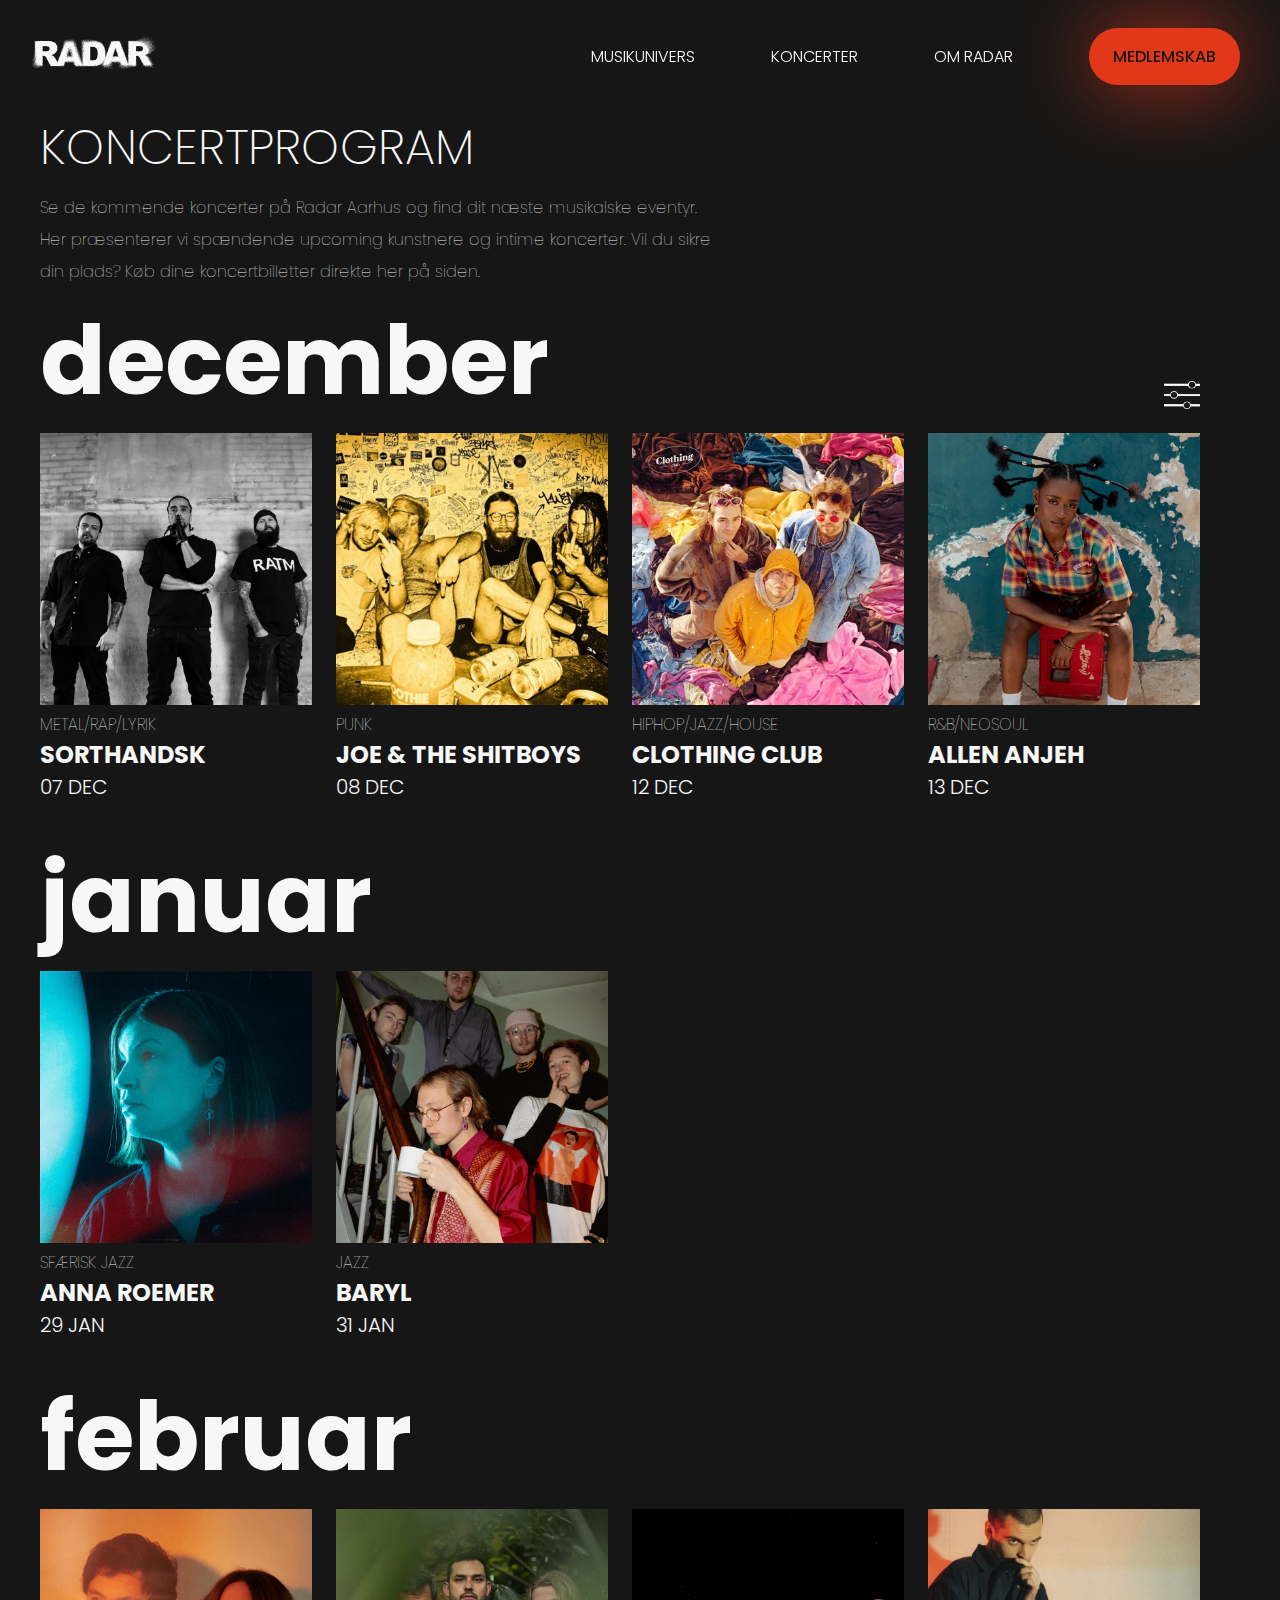
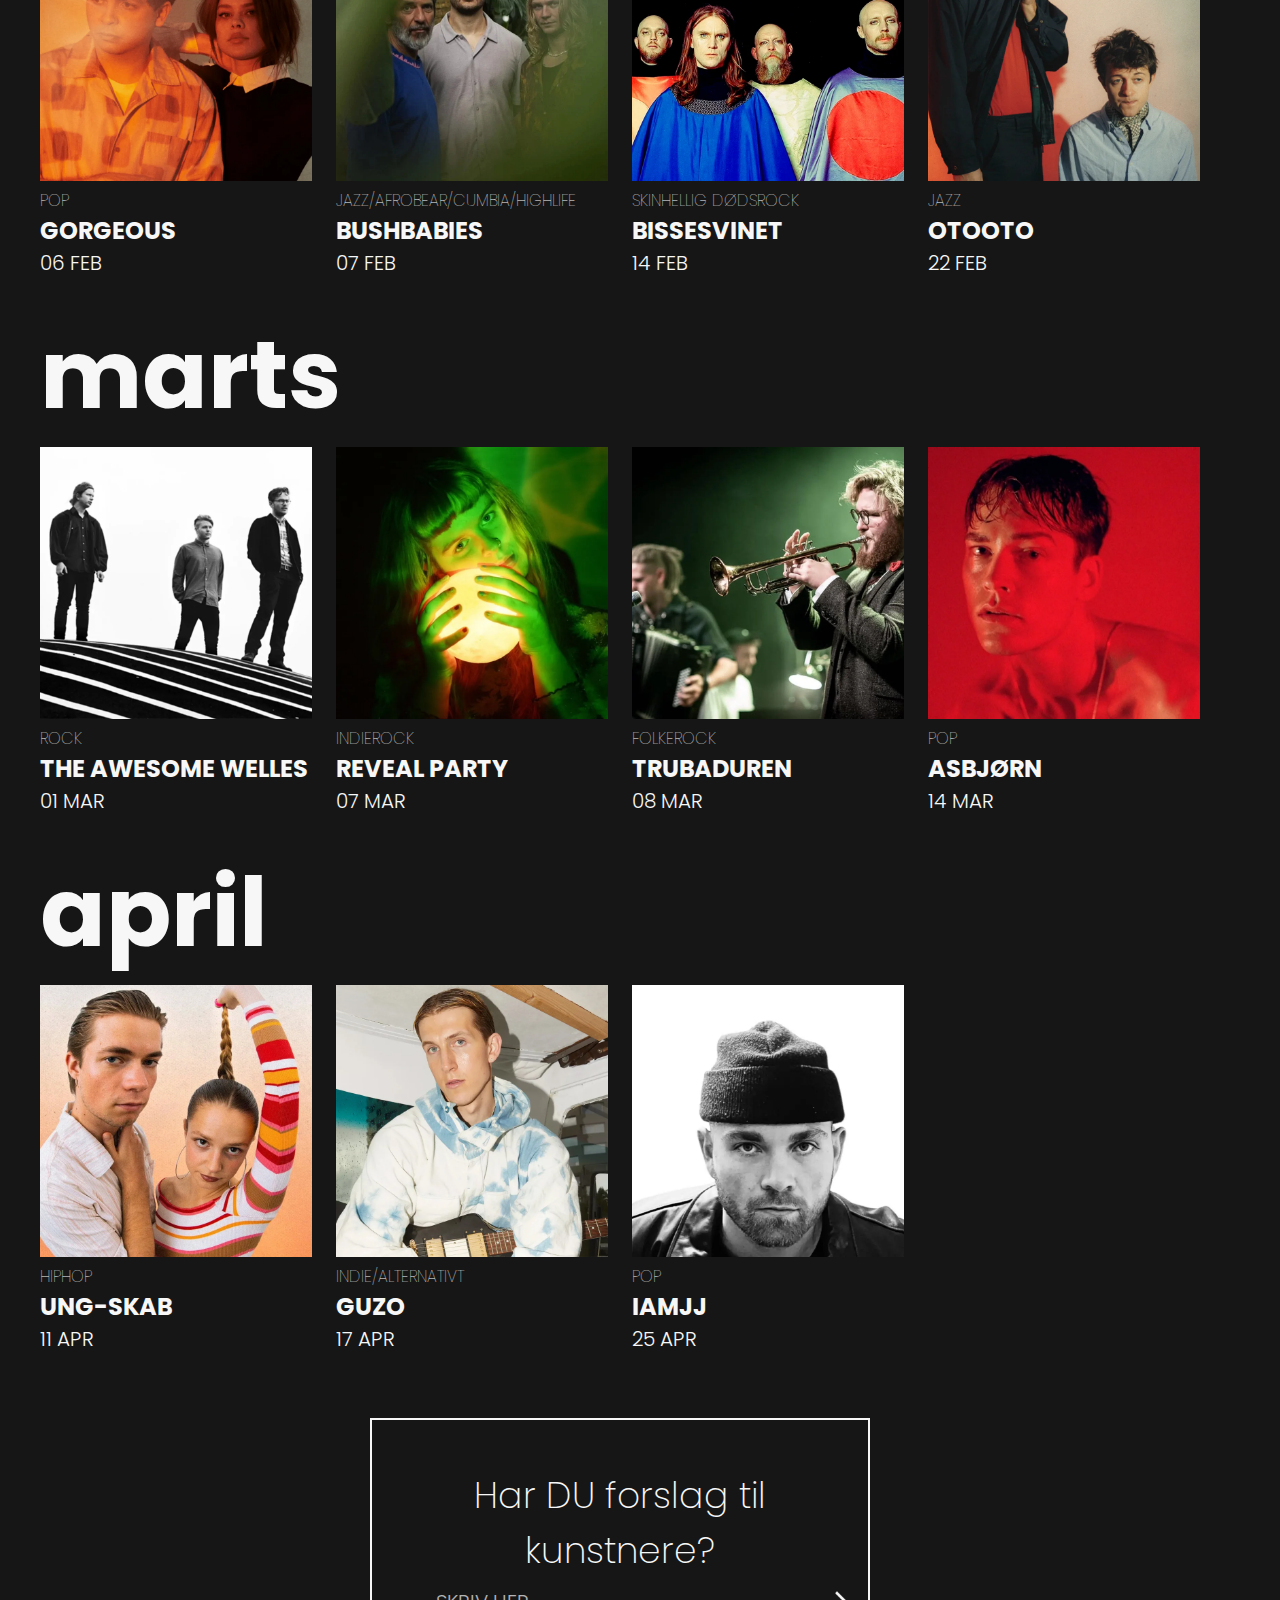
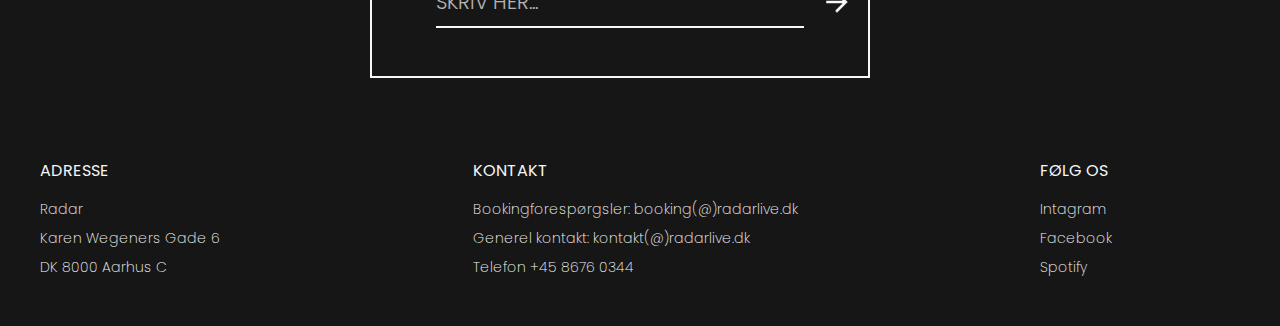
==== commit 04298df0: "performance optimering rettelser" ====
--- a/koncertprogram.html
+++ b/koncertprogram.html
@@ -17,9 +17,9 @@
 
     <link rel="icon" href="billeder/favicon.webp" type="image/x-icon">
 
-    <link rel="stylesheet" href="css/navbar.css" media="navbar">
-    <link rel="stylesheet" href="css/koncertprogram.css" media="koncertprogram">
-    <link rel="stylesheet" href="css/footer.css" media="footer">
+    <link rel="stylesheet" href="css/navbar.css">
+    <link rel="stylesheet" href="css/koncertprogram.css">
+    <link rel="stylesheet" href="css/footer.css">
 </head>
 
 <body>
@@ -89,7 +89,7 @@
 
             <section class="concert-grid">
                 <article class="concert">
-                    <img src="billeder/koncertprogram/december/dec-1.webp" loading="lazy" alt="Sorthandsk">
+                    <img src="billeder/koncertprogram/december/dec-1.webp" loading="lazy" alt="Sorthandsk" width="300" height="300" sizes="(max-width: 600px) 100vw, 50vw" >
                     <aside class="concert-info">
                         <p class="genre">METAL/RAP/LYRIK</p>
                         <h3 class="concert-name">Sorthandsk</h3>
@@ -98,7 +98,7 @@
                 </article>
 
                 <article class="concert">
-                    <img src="billeder/koncertprogram/december/dec-2.webp" loading="lazy" alt="Joe & The Shitboys">
+                    <img src="billeder/koncertprogram/december/dec-2.webp" loading="lazy" alt="Joe & The Shitboys" width="300" height="300" sizes="(max-width: 600px) 100vw, 50vw" >
                     <aside class="concert-info">
                         <p class="genre">PUNK</p>
                         <h3 class="concert-name">Joe & The Shitboys</h3>
@@ -107,7 +107,7 @@
                 </article>
 
                 <article class="concert">
-                    <img src="billeder/koncertprogram/december/dec-3.webp" loading="lazy" alt="Clothing Club">
+                    <img src="billeder/koncertprogram/december/dec-3.webp" loading="lazy" alt="Clothing Club" width="300" height="300" sizes="(max-width: 600px) 100vw, 50vw" >
                     <aside class="concert-info">
                         <p class="genre">HIPHOP/JAZZ/HOUSE</p>
                         <h3 class="concert-name">Clothing Club</h3>
@@ -116,7 +116,7 @@
                 </article>
 
                 <article class="concert">
-                    <img src="billeder/koncertprogram/december/dec-4.webp" loading="lazy" alt="Allen Anjeh">
+                    <img src="billeder/koncertprogram/december/dec-4.webp" loading="lazy" alt="Allen Anjeh" width="300" height="300" sizes="(max-width: 600px) 100vw, 50vw" >
                     <aside class="concert-info">
                         <p class="genre">R&B/NEOSOUL</p>
                         <h3 class="concert-name">Allen Anjeh</h3>
@@ -131,7 +131,7 @@
             <h2 class="month-title space">januar</h2>
             <section class="concert-grid">
                 <article class="concert">
-                    <img src="billeder/koncertprogram/januar/jan-1.webp" loading="lazy" alt="Anna Roemer">
+                    <img src="billeder/koncertprogram/januar/jan-1.webp" loading="lazy" alt="Anna Roemer" width="300" height="300" sizes="(max-width: 600px) 100vw, 50vw" >
                     <aside class="concert-info">
                         <p class="genre">SFÆRISK JAZZ</p>
                         <h3 class="concert-name">Anna Roemer</h3>
@@ -140,7 +140,7 @@
                 </article>
 
                 <article class="concert">
-                    <img src="billeder/koncertprogram/januar/jan-2.webp" loading="lazy" alt="Baryl">
+                    <img src="billeder/koncertprogram/januar/jan-2.webp" loading="lazy" alt="Baryl" width="300" height="300" sizes="(max-width: 600px) 100vw, 50vw" >
                     <aside class="concert-info">
                         <p class="genre">JAZZ</p>
                         <h3 class="concert-name">Baryl</h3>
@@ -155,7 +155,7 @@
             <h2 class="month-title space">februar</h2>
             <section class="concert-grid">
                 <article class="concert">
-                    <img src="billeder/koncertprogram/februar/feb-1.webp" loading="lazy" alt="Gorgeous">
+                    <img src="billeder/koncertprogram/februar/feb-1.webp" loading="lazy" alt="Gorgeous" width="300" height="300" sizes="(max-width: 600px) 100vw, 50vw" >
                     <aside class="concert-info">
                         <p class="genre">POP</p>
                         <h3 class="concert-name">Gorgeous</h3>
@@ -164,7 +164,7 @@
                 </article>
 
                 <article class="concert">
-                    <img src="billeder/koncertprogram/februar/feb-2.webp" loading="lazy" alt="Bushbabies">
+                    <img src="billeder/koncertprogram/februar/feb-2.webp" loading="lazy" alt="Bushbabies" width="300" height="300" sizes="(max-width: 600px) 100vw, 50vw" >
                     <aside class="concert-info">
                         <p class="genre text-wrapper">JAZZ/AFROBEAR/CUMBIA/HIGHLIFE</p>
                         <h3 class="concert-name">Bushbabies</h3>
@@ -173,7 +173,7 @@
                 </article>
 
                 <article class="concert">
-                    <img src="billeder/koncertprogram/februar/feb-3.webp" loading="lazy" alt="Bissesvinet">
+                    <img src="billeder/koncertprogram/februar/feb-3.webp" loading="lazy" alt="Bissesvinet" width="300" height="300" sizes="(max-width: 600px) 100vw, 50vw" >
                     <aside class="concert-info">
                         <p class="genre">SKINHELLIG DØDSROCK</p>
                         <h3 class="concert-name">Bissesvinet</h3>
@@ -182,7 +182,7 @@
                 </article>
 
                 <article class="concert">
-                    <img src="billeder/koncertprogram/februar/feb-4.webp" loading="lazy" alt="OTOOTO">
+                    <img src="billeder/koncertprogram/februar/feb-4.webp" loading="lazy" alt="OTOOTO" width="300" height="300" sizes="(max-width: 600px) 100vw, 50vw" >
                     <aside class="concert-info">
                         <p class="genre">JAZZ</p>
                         <h3 class="concert-name">OTOOTO</h3>
@@ -196,7 +196,7 @@
             <h2 class="month-title space">marts</h2>
             <section class="concert-grid">
                 <article class="concert">
-                    <img src="billeder/koncertprogram/marts/mar-1.webp" loading="lazy" alt="The awesome welles">
+                    <img src="billeder/koncertprogram/marts/mar-1.webp" loading="lazy" alt="The awesome welles" width="300" height="300" sizes="(max-width: 600px) 100vw, 50vw" >
                     <aside class="concert-info">
                         <p class="genre">ROCK</p>
                         <h3 class="concert-name">The awesome welles</h3>
@@ -205,7 +205,7 @@
                 </article>
 
                 <article class="concert">
-                    <img src="billeder/koncertprogram/marts/mar-2.webp" loading="lazy" alt="Reveal party">
+                    <img src="billeder/koncertprogram/marts/mar-2.webp" loading="lazy" alt="Reveal party" width="300" height="300" sizes="(max-width: 600px) 100vw, 50vw" >
                     <aside class="concert-info">
                         <p class="genre">INDIEROCK</p>
                         <h3 class="concert-name">Reveal Party</h3>
@@ -214,7 +214,7 @@
                 </article>
 
                 <article class="concert">
-                    <img src="billeder/koncertprogram/marts/mar-3.webp" loading="lazy" alt="Trubaduren">
+                    <img src="billeder/koncertprogram/marts/mar-3.webp" loading="lazy" alt="Trubaduren" width="300" height="300" sizes="(max-width: 600px) 100vw, 50vw">
                     <aside class="concert-info">
                         <p class="genre">FOLKEROCK</p>
                         <h3 class="concert-name">Trubaduren</h3>
@@ -223,7 +223,7 @@
                 </article>
 
                 <article class="concert">
-                    <img src="billeder/koncertprogram/marts/mar-4.webp" loading="lazy" alt="Asbjørn">
+                    <img src="billeder/koncertprogram/marts/mar-4.webp" loading="lazy" alt="Asbjørn" width="300" height="300" sizes="(max-width: 600px) 100vw, 50vw" >
                     <aside class="concert-info">
                         <p class="genre">POP</p>
                         <h3 class="concert-name">Asbjørn</h3>
@@ -237,7 +237,7 @@
             <h2 class="month-title space">april</h2>
             <section class="concert-grid">
                 <article class="concert">
-                    <img src="billeder/koncertprogram/april/apr-1.webp" loading="lazy" alt="Ung-skab">
+                    <img src="billeder/koncertprogram/april/apr-1.webp" loading="lazy" alt="Ung-skab" width="300" height="300" sizes="(max-width: 600px) 100vw, 50vw" >
                     <aside class="concert-info">
                         <p class="genre">HIPHOP</p>
                         <h3 class="concert-name">Ung-skab</h3>
@@ -246,7 +246,7 @@
                 </article>
 
                 <article class="concert">
-                    <img src="billeder/koncertprogram/april/apr-2.webp" loading="lazy" alt="Guzo">
+                    <img src="billeder/koncertprogram/april/apr-2.webp" loading="lazy" alt="Guzo" width="300" height="300" sizes="(max-width: 600px) 100vw, 50vw" >
                     <aside class="concert-info">
                         <p class="genre">INDIE/ALTERNATIVT</p>
                         <h3 class="concert-name">Guzo</h3>
@@ -255,7 +255,7 @@
                 </article>
 
                 <article class="concert">
-                    <img src="billeder/koncertprogram/april/apr-3.webp" loading="lazy" alt="IAMJJ">
+                    <img src="billeder/koncertprogram/april/apr-3.webp" loading="lazy" alt="IAMJJ" width="300" height="300" sizes="(max-width: 600px) 100vw, 50vw" >
                     <aside class="concert-info">
                         <p class="genre">POP</p>
                         <h3 class="concert-name">IAMJJ</h3>
--- a/css/koncertprogram.css
+++ b/css/koncertprogram.css
@@ -70,6 +70,7 @@
 }
 
 .concert img {
+    aspect-ratio: 1/1;
     width: 100%;
     height: auto;
     object-fit: cover;
@@ -201,6 +202,7 @@
     /* koncert grid */
 
     .concert img {
+        aspect-ratio: 1/1;
         width: 100%;
         height: auto;
     }
